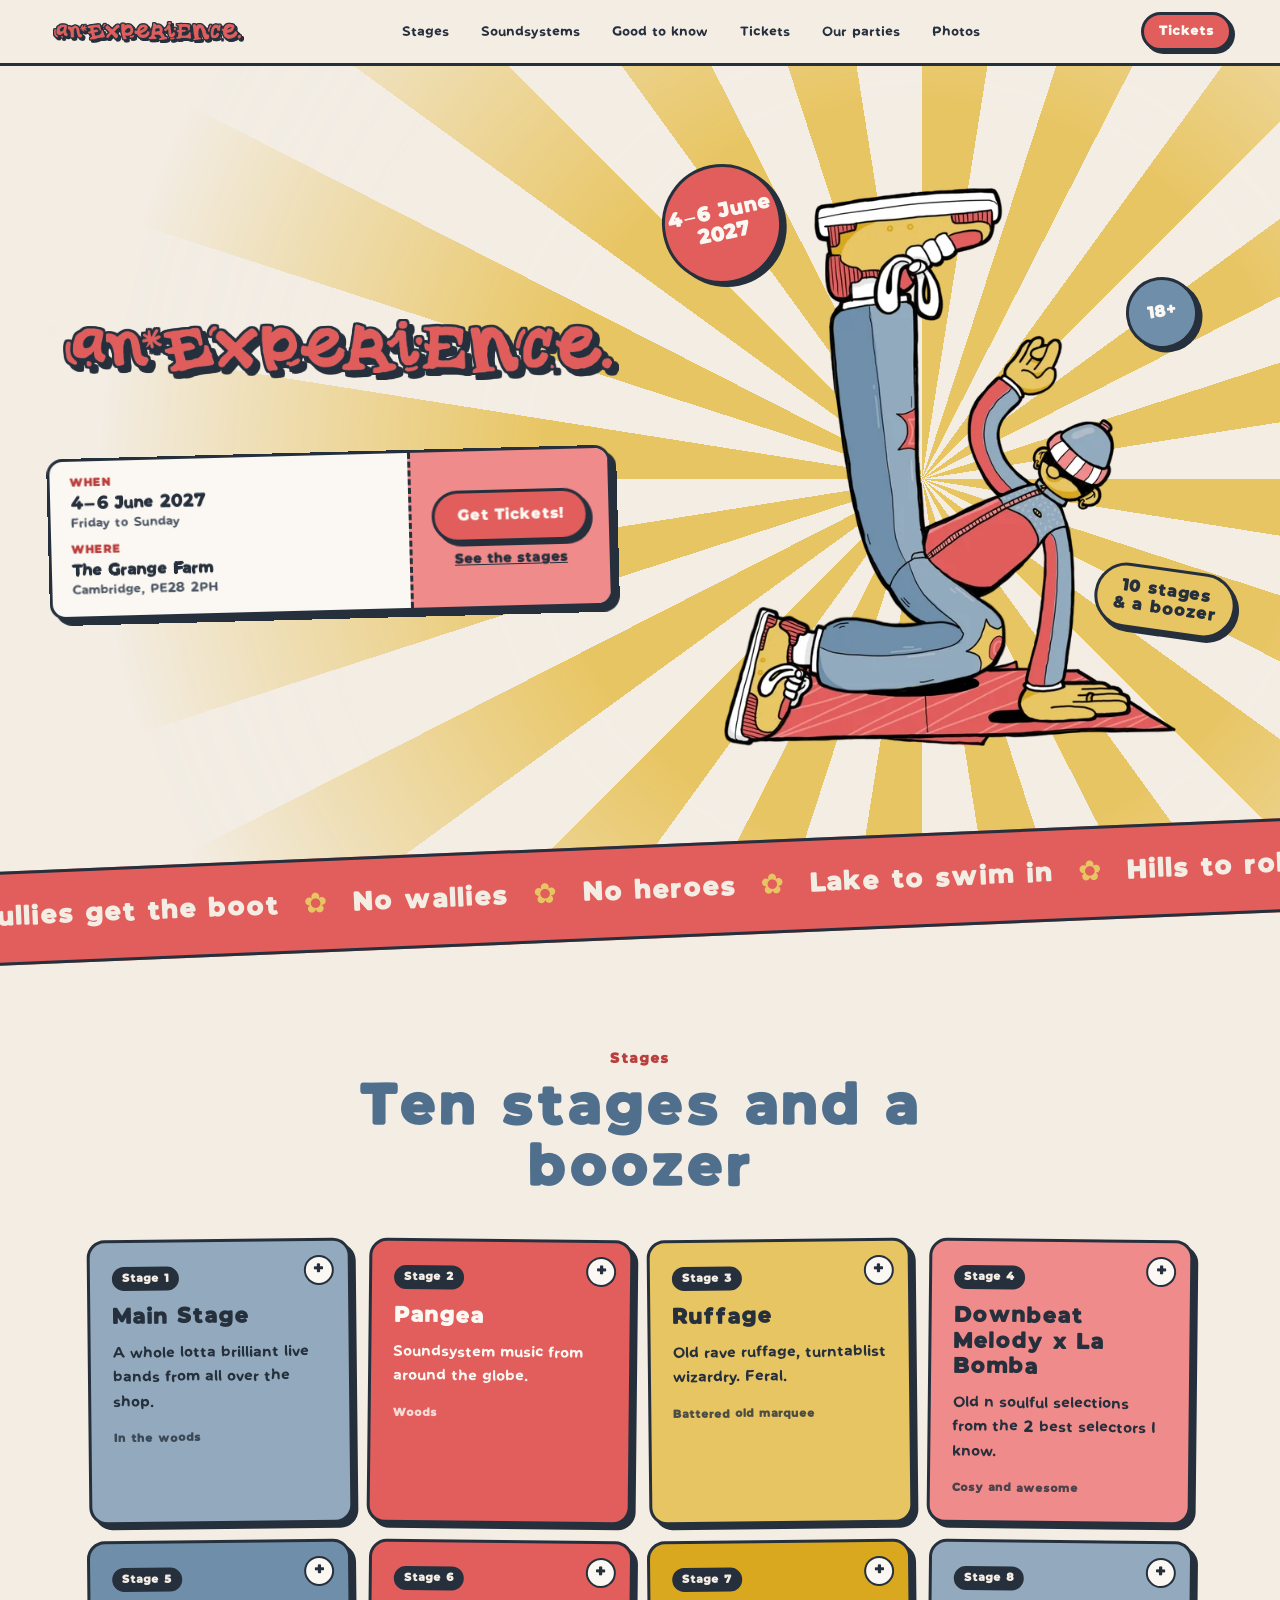
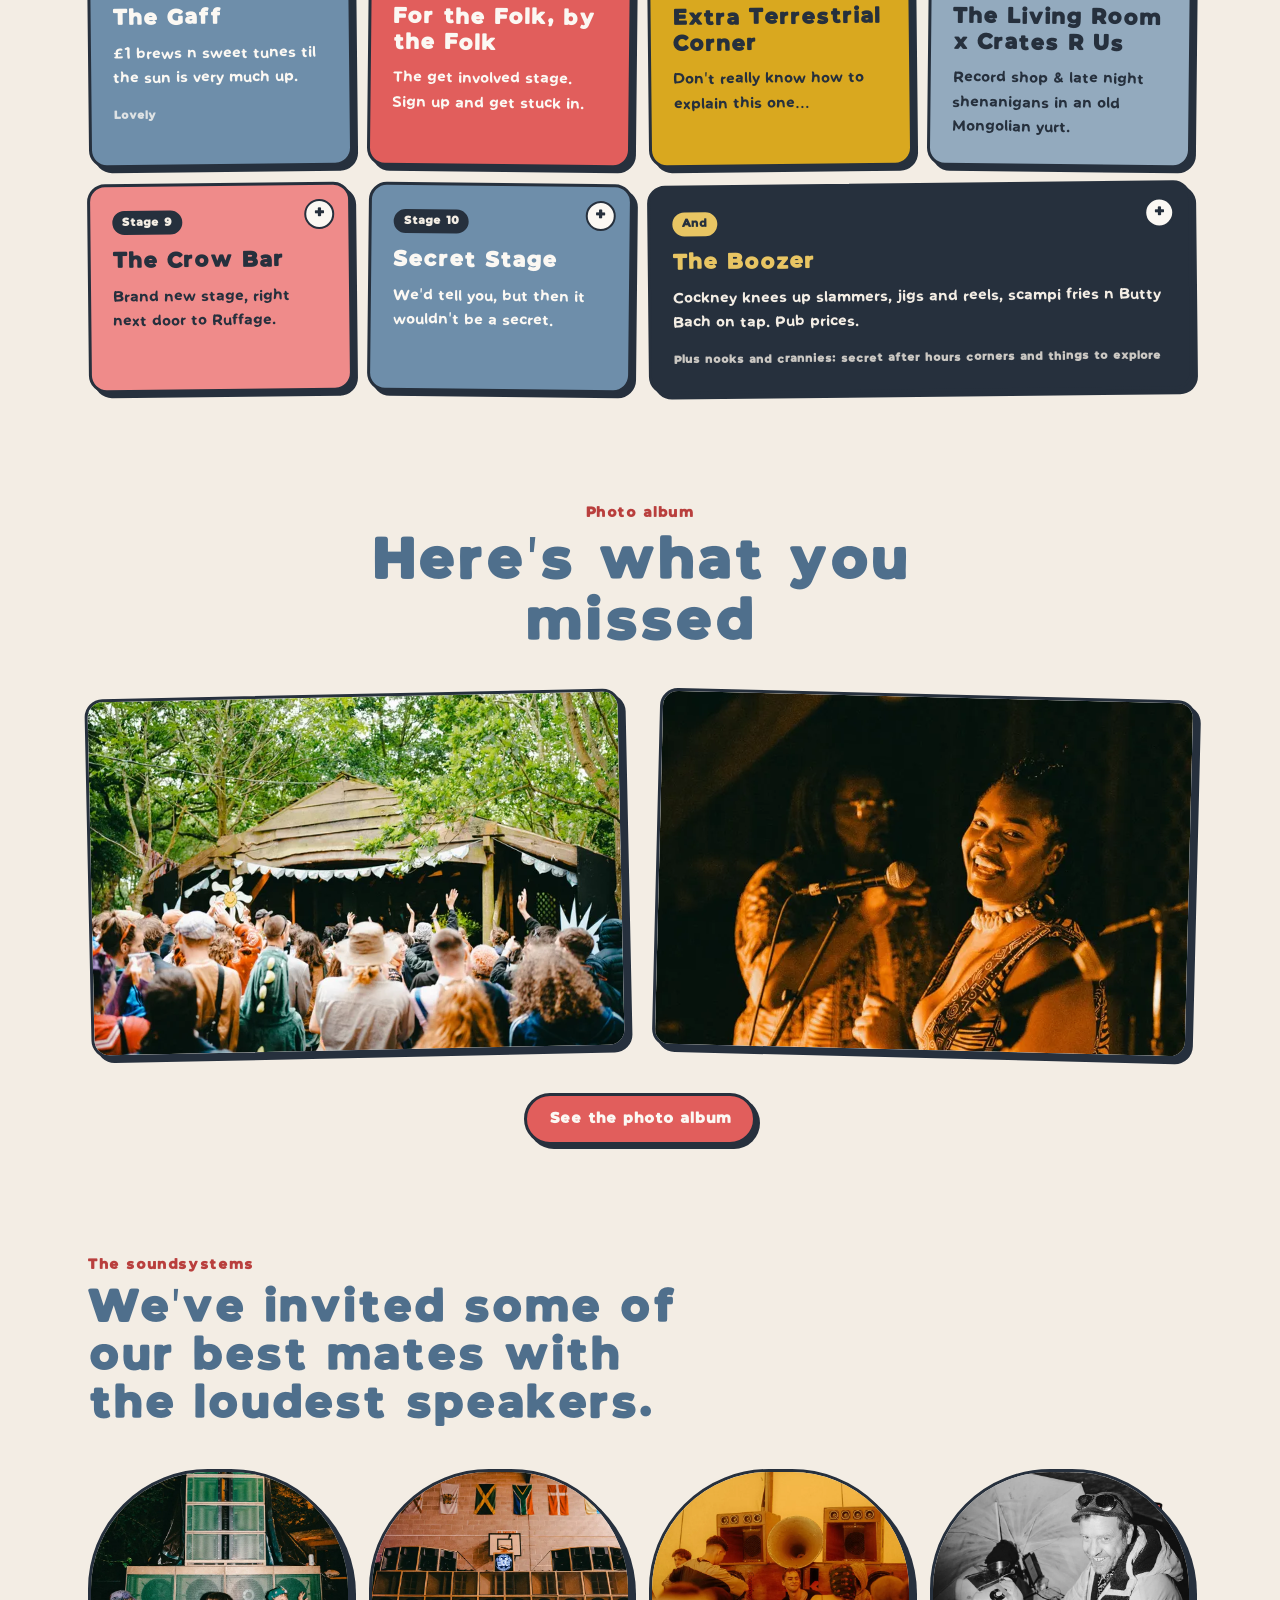
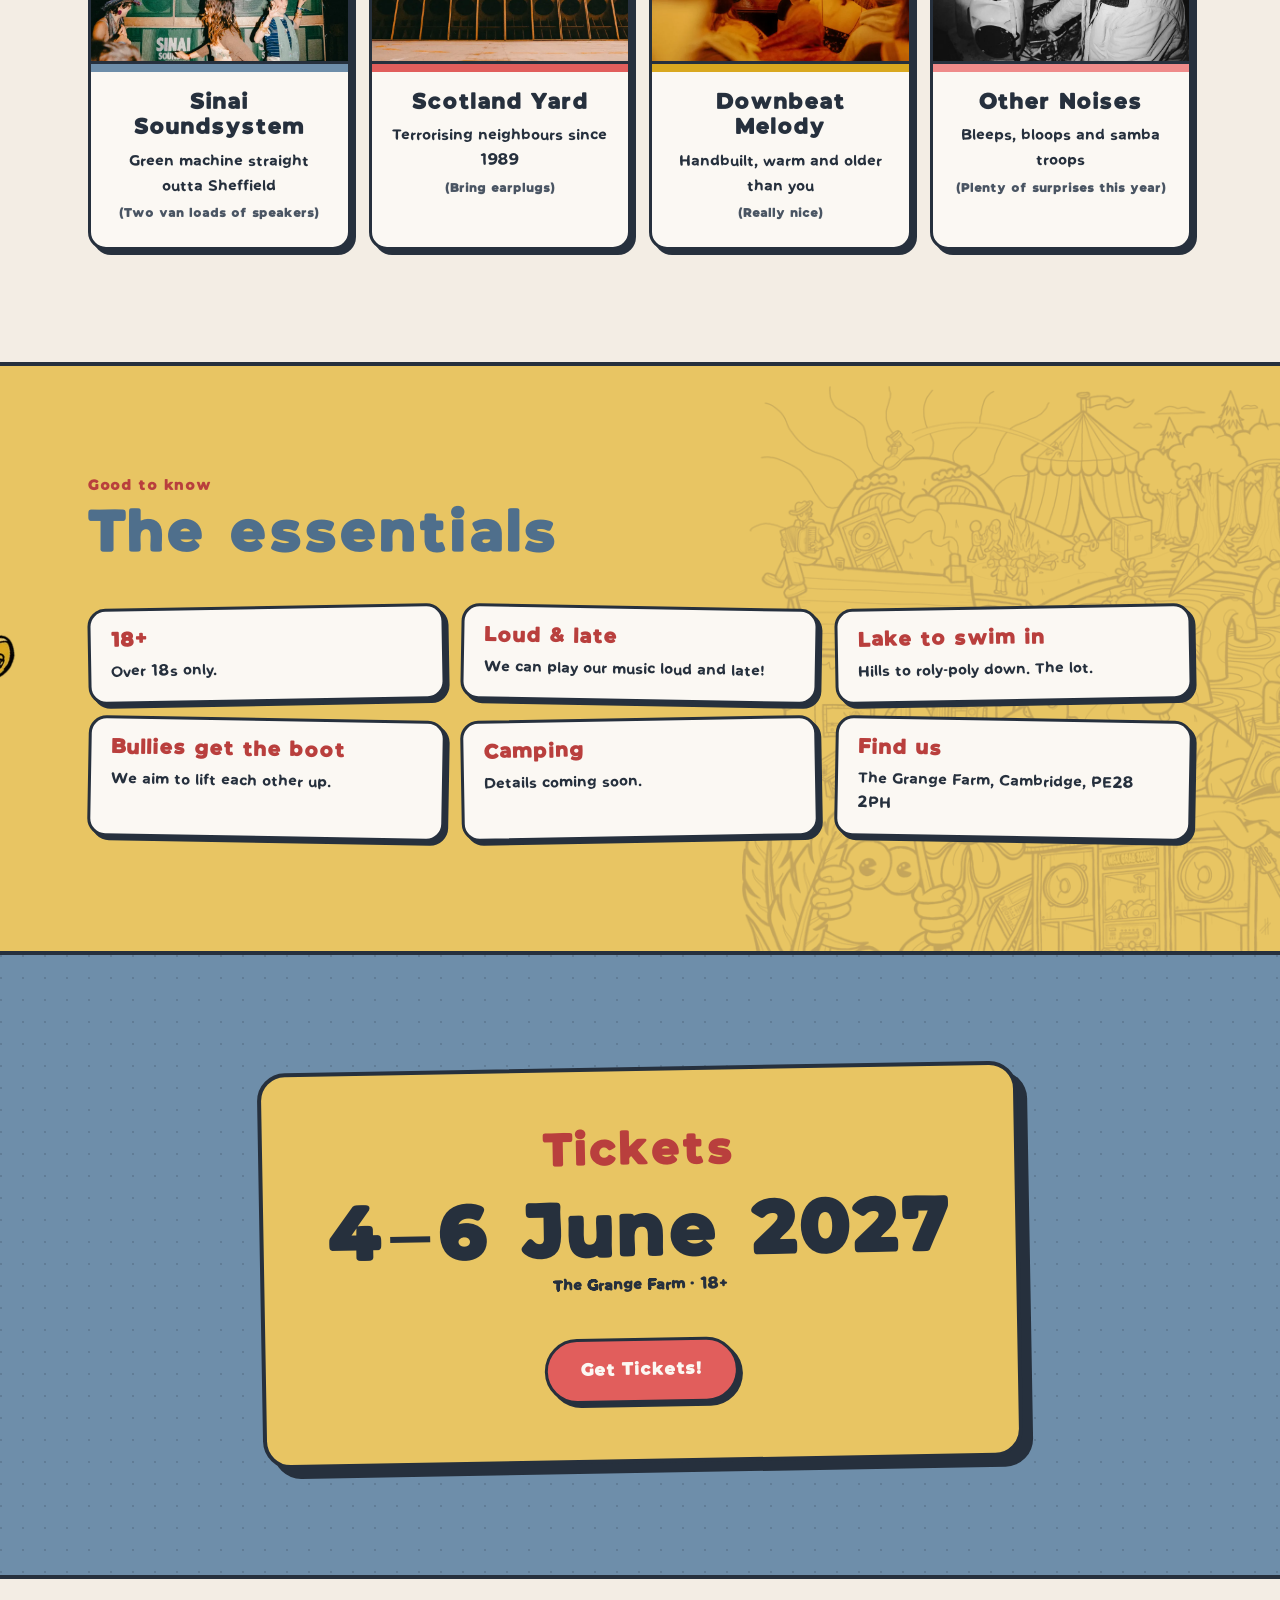
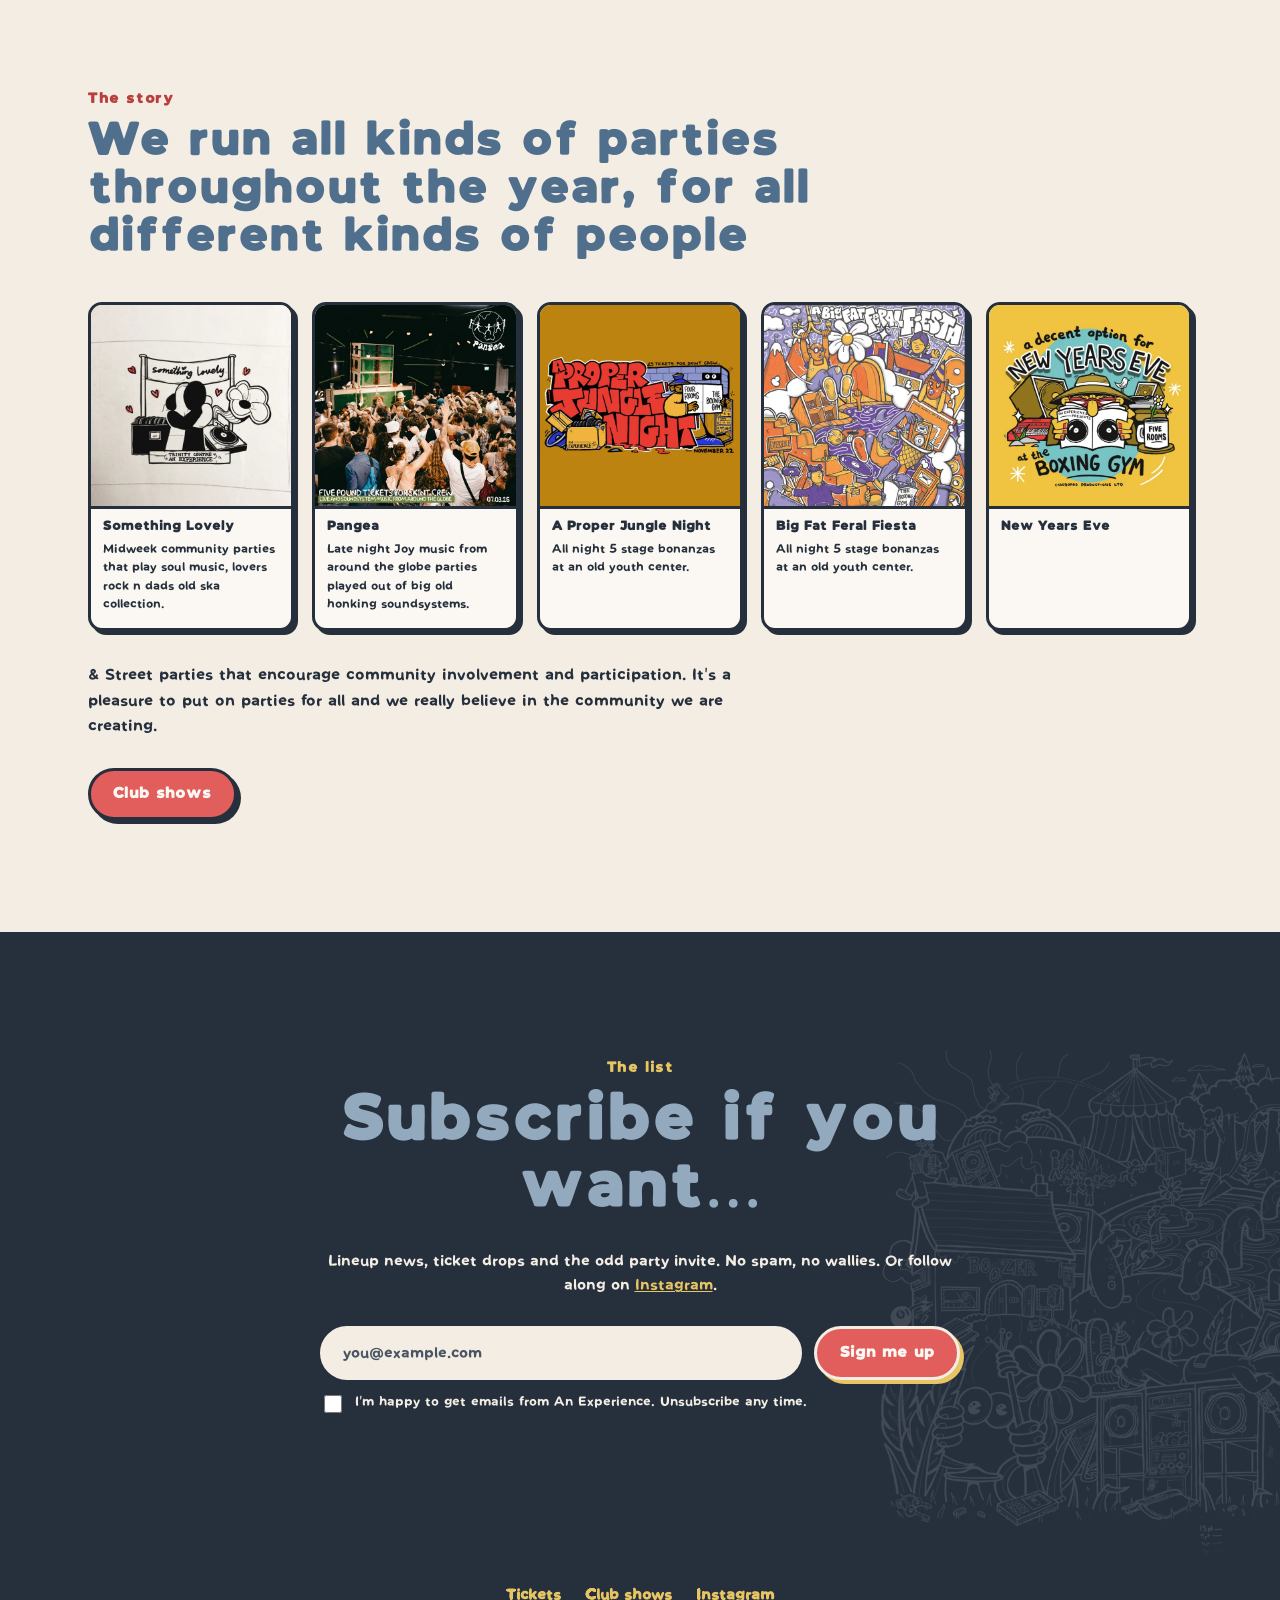
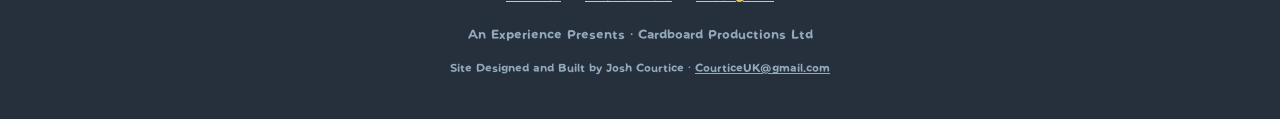
==== index.html @ cbed6bef "Add a Club shows button under Our parties Co-Authored-By: Claude Opus 5.5 <noreply@anthropic.com> Cl" ====
<!doctype html>
<html lang="en-GB">
<head>
  <meta charset="utf-8">
  <meta name="viewport" content="width=device-width, initial-scale=1">
  <title>An Experience Festival · 4–6 June 2027 · The Grange Farm, Cambridge</title>
  <meta name="description" content="Music festival run by friends who love dancing. 4–6 June 2027 at The Grange Farm, Cambridge: ten stages, soundsystems, live bands, a lake and a proper boozer.">
  <meta name="robots" content="index, follow, max-image-preview:large">
  <meta property="og:site_name" content="An Experience Festival">
  <meta property="og:title" content="An Experience Festival · 4–6 June 2027 · The Grange Farm, Cambridge">
  <meta property="og:description" content="A music festival run by a group of friends who love dancing. 4–6 June 2027, The Grange Farm, Cambridge.">
  <link rel="canonical" href="https://www.anexperience.co.uk/">
  <meta property="og:url" content="https://www.anexperience.co.uk/">
  <meta property="og:image" content="https://www.anexperience.co.uk/assets/img/og.jpg">
  <meta property="og:image:width" content="1200">
  <meta property="og:image:height" content="630">
  <meta property="og:image:alt" content="Illustrated festival map with the Boozer, a big top, a lake and the woods">
  <meta property="og:type" content="website">
  <meta property="og:locale" content="en_GB">
  <meta name="twitter:card" content="summary_large_image">
  <meta name="theme-color" content="#f3ede4">
  <link rel="icon" href="assets/img/favicon.svg" type="image/svg+xml">
  <link rel="preload" href="assets/fonts/chonkyboi.woff2" as="font" type="font/woff2" crossorigin>
  <link rel="preload" href="assets/fonts/comical-sans.woff2" as="font" type="font/woff2" crossorigin>
  <link rel="stylesheet" href="assets/css/styles.css">
  <script type="application/ld+json">
{
    "@context": "https://schema.org",
    "@type": "Festival",
    "name": "An Experience Festival 2027",
    "url": "https://www.anexperience.co.uk/",
    "image": ["https://www.anexperience.co.uk/assets/img/og.jpg"],
    "description": "A music festival run by a group of friends who love dancing. Ten stages and a boozer: live bands, soundsystems from around the globe, a lake to swim in and lots of nooks and crannies.",
    "startDate": "2027-06-04",
    "endDate": "2027-06-06",
    "eventStatus": "https://schema.org/EventScheduled",
    "eventAttendanceMode": "https://schema.org/OfflineEventAttendanceMode",
    "location": {
      "@type": "Place",
      "name": "The Grange Farm",
      "address": {
        "@type": "PostalAddress",
        "addressLocality": "Cambridge",
        "postalCode": "PE28 2PH",
        "addressCountry": "GB"
      }
    },
    "organizer": {
      "@type": "Organization",
      "name": "An Experience Presents",
      "sameAs": [
        "https://www.instagram.com/anexperience_presents/"
      ]
    },
    "offers": {
      "@type": "Offer",
      "url": "https://www.skiddle.com/e/43147330",
      "availability": "https://schema.org/InStock"
    },
    "typicalAgeRange": "18-"
  }
  </script>
</head>
<body>
  <a class="skip" href="#main">Skip to content</a>

  <header class="site-header">
    <a class="brand" href="#top"><img src="assets/img/logo-600.webp" width="600" height="56" alt="An Experience"></a>
    <button class="burger" type="button" aria-expanded="false" aria-controls="site-nav" aria-label="Menu"><span></span><span></span><span></span></button>
    <nav id="site-nav" aria-label="Main">
      <ul>
        <li><a href="#stages">Stages</a></li>
        <li><a href="#soundsystems">Soundsystems</a></li>
        <li><a href="#info">Good to know</a></li>
        <li><a href="#tickets">Tickets</a></li>
        <li><a href="#past">Our parties</a></li>
        <li><a href="photos.html">Photos</a></li>
      </ul>
    </nav>
    <a class="btn btn--small btn--red" href="https://www.skiddle.com/e/43147330" target="_blank" rel="noopener">Tickets</a>
  </header>

  <main id="main">
    <!-- HERO -->
    <section class="hero" id="top">
      <div class="hero__sun" aria-hidden="true"></div>
      <div class="hero__inner">
        <div class="hero__text">
          <h1 class="hero__title"><img src="assets/img/logo-1400.webp" width="1400" height="130" alt="An Experience Festival"></h1>

          <div class="ticket">
            <dl class="ticket__facts">
              <div>
                <dt>When</dt>
                <dd>4–6 June 2027 <small>Friday to Sunday</small></dd>
              </div>
              <div>
                <dt>Where</dt>
                <dd>The Grange Farm <small>Cambridge, PE28 2PH</small></dd>
              </div>
            </dl>
            <div class="ticket__stub">
              <a class="btn btn--red btn--jitter" href="https://www.skiddle.com/e/43147330" target="_blank" rel="noopener">Get Tickets!</a>
              <a class="ticket__link" href="#stages">See the stages</a>
            </div>
          </div>
        </div>

        <div class="hero__stage">
          <div class="hero__bboy" role="img" aria-label="Illustration of a b-boy in a beanie and tracksuit holding a freeze on a red mat, waving.">
            <!-- Arm sits behind the body (Josh's own layers) so the shoulder never shows a seam -->
            <img class="hero__bboy-arm" src="assets/img/bboy-arm-1000.webp" srcset="assets/img/bboy-arm-560.webp 560w, assets/img/bboy-arm-1000.webp 1000w" sizes="(min-width: 960px) 440px, 80vw" width="1000" height="1232" alt="">
            <img class="hero__bboy-body" src="assets/img/bboy-body-1000.webp" srcset="assets/img/bboy-body-560.webp 560w, assets/img/bboy-body-1000.webp 1000w" sizes="(min-width: 960px) 440px, 80vw" width="1000" height="1232" alt="">
          </div>
          <span class="sticker sticker--date" aria-hidden="true">4–6 June<br>2027</span>
          <span class="sticker sticker--stages" aria-hidden="true">10 stages<br>&amp; a boozer</span>
          <span class="sticker sticker--age" aria-hidden="true">18+</span>
        </div>
      </div>
    </section>

    <div class="ribbon" aria-hidden="true">
      <div class="ribbon__track">
        <span>Bullies get the boot</span><span>No wallies</span><span>No heroes</span><span>Lake to swim in</span><span>Hills to roly poly down</span><span>Loud and late</span><span>Bullies get the boot</span><span>No wallies</span><span>No heroes</span><span>Lake to swim in</span><span>Hills to roly poly down</span><span>Loud and late</span>
        <span>Bullies get the boot</span><span>No wallies</span><span>No heroes</span><span>Lake to swim in</span><span>Hills to roly poly down</span><span>Loud and late</span><span>Bullies get the boot</span><span>No wallies</span><span>No heroes</span><span>Lake to swim in</span><span>Hills to roly poly down</span><span>Loud and late</span>
      </div>
    </div>


    <!-- STAGES -->
    <section class="has-peeks stages-wrap" id="stages" aria-labelledby="stages-title">
      <div class="peek peek--left" style="--at: 8%; --size: 270px; --tilt: 6deg; --delay: 0s" aria-hidden="true"><img src="assets/img/peek/warehouse.webp" alt="" width="496" height="600" loading="lazy"></div>
      <div class="peek peek--right" style="--at: calc(100% - 380px); --size: 290px; --tilt: -5deg; --delay: 0s" aria-hidden="true"><img src="assets/img/peek/boozer.webp" alt="" width="600" height="479" loading="lazy"></div>
      <header class="section-head section-head--center">
        <p class="eyebrow">Stages</p>
        <h2 id="stages-title">Ten stages and a boozer</h2>
      </header>

      <div class="stages-board">
      <ol class="stages">
        <li class="stage stage--blue">
          <span class="stage__num">Stage 1</span>
          <h3><button class="stage__open" type="button" aria-expanded="false" aria-controls="stage-panel-1">Main Stage</button></h3>
          <p>A whole lotta brilliant live bands from all over the shop.</p>
          <p class="stage__where">In the woods</p>
        </li>
        <li class="stage stage--red">
          <span class="stage__num">Stage 2</span>
          <h3><button class="stage__open" type="button" aria-expanded="false" aria-controls="stage-panel-2">Pangea</button></h3>
          <p>Soundsystem music from around the globe.</p>
          <p class="stage__where">Woods</p>
        </li>
        <li class="stage stage--yellow">
          <span class="stage__num">Stage 3</span>
          <h3><button class="stage__open" type="button" aria-expanded="false" aria-controls="stage-panel-3">Ruffage</button></h3>
          <p>Old rave ruffage, turntablist wizardry. Feral.</p>
          <p class="stage__where">Battered old marquee</p>
        </li>
        <li class="stage stage--pink">
          <span class="stage__num">Stage 4</span>
          <h3><button class="stage__open" type="button" aria-expanded="false" aria-controls="stage-panel-4">Downbeat Melody x La Bomba</button></h3>
          <p>Old n soulful selections from the 2 best selectors I know.</p>
          <p class="stage__where">Cosy and awesome</p>
        </li>
        <li class="stage stage--slate">
          <span class="stage__num">Stage 5</span>
          <h3><button class="stage__open" type="button" aria-expanded="false" aria-controls="stage-panel-5">The Gaff</button></h3>
          <p>£1 brews n sweet tunes til the sun is very much up.</p>
          <p class="stage__where">Lovely</p>
        </li>
        <li class="stage stage--red">
          <span class="stage__num">Stage 6</span>
          <h3><button class="stage__open" type="button" aria-expanded="false" aria-controls="stage-panel-6">For the Folk, by the Folk</button></h3>
          <p>The get involved stage. Sign up and get stuck in.</p>
        </li>
        <li class="stage stage--mustard">
          <span class="stage__num">Stage 7</span>
          <h3><button class="stage__open" type="button" aria-expanded="false" aria-controls="stage-panel-7">Extra Terrestrial Corner</button></h3>
          <p>Don't really know how to explain this one…</p>
        </li>
        <li class="stage stage--blue">
          <span class="stage__num">Stage 8</span>
          <h3><button class="stage__open" type="button" aria-expanded="false" aria-controls="stage-panel-9">The Living Room x Crates R Us</button></h3>
          <p>Record shop &amp; late night shenanigans in an old Mongolian yurt.</p>
        </li>
        <li class="stage stage--pink">
          <span class="stage__num">Stage 9</span>
          <h3><button class="stage__open" type="button" aria-expanded="false" aria-controls="stage-panel-10">The Crow Bar</button></h3>
          <p>Brand new stage, right next door to Ruffage.</p>
        </li>
        <li class="stage stage--slate">
          <span class="stage__num">Stage 10</span>
          <h3><button class="stage__open" type="button" aria-expanded="false" aria-controls="stage-panel-11">Secret Stage</button></h3>
          <p>We'd tell you, but then it wouldn't be a secret.</p>
        </li>
        <li class="stage stage--ink">
          <span class="stage__num">And</span>
          <h3><button class="stage__open" type="button" aria-expanded="false" aria-controls="stage-panel-8">The Boozer</button></h3>
          <p>Cockney knees up slammers, jigs and reels, scampi fries n Butty Bach on tap. Pub prices.</p>
          <p class="stage__where">Plus nooks and crannies: secret after hours corners and things to explore</p>
        </li>
      </ol>

      <!-- Stage panels: one per card, opened by clicking the card.
           To add a photo, swap the img src (and write alt text). Put extra info in the stage-panel__body. -->
      <section class="stage-panel stage--blue" id="stage-panel-1" aria-labelledby="stage-panel-1-title" tabindex="-1" hidden>
        <button class="stage-panel__close" type="button" aria-label="Close Main Stage">&times;</button>
        <img class="stage-panel__photo" src="assets/img/stage-main-1200.webp" srcset="assets/img/stage-main-700.webp 700w, assets/img/stage-main-1200.webp 1200w" sizes="(max-width: 720px) 100vw, 600px" alt="A gospel choir on the Main Stage under the big An Experience sign, with the crowd's hands in the air" width="1200" height="800" loading="lazy">
        <div class="stage-panel__body">
          <span class="stage__num">Stage 1</span>
          <h3 id="stage-panel-1-title">Main Stage</h3>
          <p class="stage-panel__lede">A whole lotta brilliant live bands from all over the shop.</p>
            <p class="stage__where">In the woods</p>
          <p>Extended info coming soon. Who's playing, what it looks like, when it kicks off and anything else worth knowing.</p>
        </div>
      </section>
      <section class="stage-panel stage--red" id="stage-panel-2" aria-labelledby="stage-panel-2-title" tabindex="-1" hidden>
        <button class="stage-panel__close" type="button" aria-label="Close Pangea">&times;</button>
        <img class="stage-panel__photo" src="assets/img/stage-pangea-1200.webp" srcset="assets/img/stage-pangea-700.webp 700w, assets/img/stage-pangea-1200.webp 1200w" sizes="(max-width: 720px) 100vw, 600px" alt="A packed night-time crowd under glowing paper flowers and the Pangea lantern" width="1200" height="800" loading="lazy">
        <div class="stage-panel__body">
          <span class="stage__num">Stage 2</span>
          <h3 id="stage-panel-2-title">Pangea</h3>
          <p class="stage-panel__lede">Soundsystem music from around the globe.</p>
            <p class="stage__where">Woods</p>
          <p>Extended info coming soon. Who's playing, what it looks like, when it kicks off and anything else worth knowing.</p>
        </div>
      </section>
      <section class="stage-panel stage--yellow" id="stage-panel-3" aria-labelledby="stage-panel-3-title" tabindex="-1" hidden>
        <button class="stage-panel__close" type="button" aria-label="Close Ruffage">&times;</button>
        <img class="stage-panel__photo" src="assets/img/stage-ruffage-1200.webp" srcset="assets/img/stage-ruffage-700.webp 700w, assets/img/stage-ruffage-1200.webp 1200w" sizes="(max-width: 720px) 100vw, 600px" alt="Old vinyl records hanging from the roof of the Ruffage marquee over a packed crowd" width="1200" height="800" loading="lazy">
        <div class="stage-panel__body">
          <span class="stage__num">Stage 3</span>
          <h3 id="stage-panel-3-title">Ruffage</h3>
          <p class="stage-panel__lede">Old rave ruffage, turntablist wizardry. Feral.</p>
            <p class="stage__where">Battered old marquee</p>
          <p>Extended info coming soon. Who's playing, what it looks like, when it kicks off and anything else worth knowing.</p>
        </div>
      </section>
      <section class="stage-panel stage--pink" id="stage-panel-4" aria-labelledby="stage-panel-4-title" tabindex="-1" hidden>
        <button class="stage-panel__close" type="button" aria-label="Close Downbeat Melody x La Bomba">&times;</button>
        <img class="stage-panel__photo" src="assets/img/stage-downbeat-1200.webp" srcset="assets/img/stage-downbeat-700.webp 700w, assets/img/stage-downbeat-1200.webp 1200w" sizes="(max-width: 720px) 100vw, 600px" alt="A smiling selector in front of a wooden soundsystem with a big horn speaker" width="1200" height="1500" loading="lazy">
        <div class="stage-panel__body">
          <span class="stage__num">Stage 4</span>
          <h3 id="stage-panel-4-title">Downbeat Melody x La Bomba</h3>
          <p class="stage-panel__lede">Old n soulful selections from the 2 best selectors I know.</p>
            <p class="stage__where">Cosy and awesome</p>
          <p>Extended info coming soon. Who's playing, what it looks like, when it kicks off and anything else worth knowing.</p>
        </div>
      </section>
      <section class="stage-panel stage--slate" id="stage-panel-5" aria-labelledby="stage-panel-5-title" tabindex="-1" hidden>
        <button class="stage-panel__close" type="button" aria-label="Close The Gaff">&times;</button>
        <img class="stage-panel__photo" src="assets/img/stage-gaff-1200.webp" srcset="assets/img/stage-gaff-700.webp 700w, assets/img/stage-gaff-1200.webp 1200w" sizes="(max-width: 720px) 100vw, 600px" alt="People lounging on the grass outside The Gaff tea tent under bunting" width="1200" height="1800" loading="lazy">
        <div class="stage-panel__body">
          <span class="stage__num">Stage 5</span>
          <h3 id="stage-panel-5-title">The Gaff</h3>
          <p class="stage-panel__lede">£1 brews n sweet tunes til the sun is very much up.</p>
            <p class="stage__where">Lovely</p>
          <p>Extended info coming soon. Who's playing, what it looks like, when it kicks off and anything else worth knowing.</p>
        </div>
      </section>
      <section class="stage-panel stage--red" id="stage-panel-6" aria-labelledby="stage-panel-6-title" tabindex="-1" hidden>
        <button class="stage-panel__close" type="button" aria-label="Close For the Folk, by the Folk">&times;</button>
        <img class="stage-panel__photo" src="assets/img/stage-folk-1200.webp" srcset="assets/img/stage-folk-700.webp 700w, assets/img/stage-folk-1200.webp 1200w" sizes="(max-width: 720px) 100vw, 600px" alt="A packed crowd dancing to a fiddle band under a red and blue patterned tent roof" width="1200" height="800" loading="lazy">
        <div class="stage-panel__body">
          <span class="stage__num">Stage 6</span>
          <h3 id="stage-panel-6-title">For the Folk, by the Folk</h3>
          <p class="stage-panel__lede">The get involved stage. Sign up and get stuck in.</p>
          <p>Extended info coming soon. Who's playing, what it looks like, when it kicks off and anything else worth knowing.</p>
        </div>
      </section>
      <section class="stage-panel stage--mustard" id="stage-panel-7" aria-labelledby="stage-panel-7-title" tabindex="-1" hidden>
        <button class="stage-panel__close" type="button" aria-label="Close Extra Terrestrial Corner">&times;</button>
        <img class="stage-panel__photo" src="assets/img/stage-et-1200.webp" srcset="assets/img/stage-et-700.webp 700w, assets/img/stage-et-1200.webp 1200w" sizes="(max-width: 720px) 100vw, 600px" alt="A DJ in a green alien mask and dungarees scratching a blue record" width="1200" height="1500" loading="lazy">
        <div class="stage-panel__body">
          <span class="stage__num">Stage 7</span>
          <h3 id="stage-panel-7-title">Extra Terrestrial Corner</h3>
          <p class="stage-panel__lede">Don't really know how to explain this one…</p>
          <p>Extended info coming soon. Who's playing, what it looks like, when it kicks off and anything else worth knowing.</p>
        </div>
      </section>
      <section class="stage-panel stage--blue" id="stage-panel-9" aria-labelledby="stage-panel-9-title" tabindex="-1" hidden>
        <button class="stage-panel__close" type="button" aria-label="Close The Living Room x Crates R Us">&times;</button>
        <img class="stage-panel__photo" src="assets/img/stage-livingroom-1200.webp" srcset="assets/img/stage-livingroom-700.webp 700w, assets/img/stage-livingroom-1200.webp 1200w" sizes="(max-width: 720px) 100vw, 600px" alt="Inside the Mongolian yurt: a big soundsystem and DJ booth under the painted roof, with a rug, plants and a cuckoo clock" width="1200" height="800" loading="lazy">
        <div class="stage-panel__body">
          <span class="stage__num">Stage 8</span>
          <h3 id="stage-panel-9-title">The Living Room x Crates R Us</h3>
          <p class="stage-panel__lede">Record shop &amp; late night shenanigans in an old Mongolian yurt.</p>
          <p>Extended info coming soon.</p>
        </div>
      </section>
      <section class="stage-panel stage--pink" id="stage-panel-10" aria-labelledby="stage-panel-10-title" tabindex="-1" hidden>
        <button class="stage-panel__close" type="button" aria-label="Close The Crow Bar">&times;</button>
        <img class="stage-panel__photo" src="assets/img/stage-placeholder.svg" alt="" width="400" height="300" loading="lazy">
        <div class="stage-panel__body">
          <span class="stage__num">Stage 9</span>
          <h3 id="stage-panel-10-title">The Crow Bar</h3>
          <p class="stage-panel__lede">Brand new stage, right next door to Ruffage.</p>
          <p>Extended info coming soon.</p>
        </div>
      </section>
      <section class="stage-panel stage--slate" id="stage-panel-11" aria-labelledby="stage-panel-11-title" tabindex="-1" hidden>
        <button class="stage-panel__close" type="button" aria-label="Close Secret Stage">&times;</button>
        <img class="stage-panel__photo" src="assets/img/stage-placeholder.svg" alt="" width="400" height="300" loading="lazy">
        <div class="stage-panel__body">
          <span class="stage__num">Stage 10</span>
          <h3 id="stage-panel-11-title">Secret Stage</h3>
          <p class="stage-panel__lede">We'd tell you, but then it wouldn't be a secret.</p>
          <p>Keep your eyes peeled.</p>
        </div>
      </section>
      <section class="stage-panel stage--ink" id="stage-panel-8" aria-labelledby="stage-panel-8-title" tabindex="-1" hidden>
        <button class="stage-panel__close" type="button" aria-label="Close The Boozer">&times;</button>
        <img class="stage-panel__photo" src="assets/img/stage-boozer-1200.webp" srcset="assets/img/stage-boozer-700.webp 700w, assets/img/stage-boozer-1200.webp 1200w" sizes="(max-width: 720px) 100vw, 600px" alt="A bartender in a snail hat and hi-vis shouting cheerfully behind the Boozer bar" width="1200" height="1500" loading="lazy">
        <div class="stage-panel__body">
          <span class="stage__num">And</span>
          <h3 id="stage-panel-8-title">The Boozer</h3>
          <p class="stage-panel__lede">Cockney knees up slammers, jigs and reels, scampi fries n Butty Bach on tap. Pub prices.</p>
            <p class="stage__where">Plus nooks and crannies: secret after hours corners and things to explore</p>
          <p>Extended info coming soon. Who's playing, what it looks like, when it kicks off and anything else worth knowing.</p>
        </div>
      </section>
      </div>
    </section>

    <!-- PHOTOS: two favourites, both open the photo album -->
    <section class="has-peeks snaps" aria-labelledby="snaps-title">
      <div class="peek peek--left" style="--at: 22%; --size: 230px; --tilt: 10deg; --delay: 0s" aria-hidden="true"><img src="assets/img/peek/gramophone.webp" alt="" width="393" height="600" loading="lazy"></div>
      <header class="section-head section-head--center">
        <p class="eyebrow">Photo album</p>
        <h2 id="snaps-title">Here's what you missed</h2>
      </header>
      <div class="snaps__grid">
        <a class="snap" href="photos.html"><img src="assets/img/snap-crowd-1200.webp" srcset="assets/img/snap-crowd-700.webp 700w, assets/img/snap-crowd-1200.webp 1200w" sizes="(max-width: 720px) 100vw, 600px" width="1200" height="800" alt="A crowd with hands in the air in front of the wooden Main Stage in the woods" loading="lazy"></a>
        <a class="snap" href="photos.html"><img src="assets/img/snap-singer-1200.webp" srcset="assets/img/snap-singer-700.webp 700w, assets/img/snap-singer-1200.webp 1200w" sizes="(max-width: 720px) 100vw, 600px" width="1200" height="800" alt="A singer in a cowrie shell necklace beaming at the camera on a warm-lit stage" loading="lazy"></a>
      </div>
      <p class="snaps__more"><a class="btn btn--red" href="photos.html">See the photo album</a></p>
    </section>

    <!-- SOUNDSYSTEMS (copy from the current site's Soundsystems page) -->
    <section class="has-peeks systems-wrap" id="soundsystems" aria-labelledby="systems-title">
      <div class="peek peek--right" style="--at: 62%; --size: 150px; --tilt: -10deg; --delay: 0s" aria-hidden="true"><img src="assets/img/peek/speaker.webp" alt="" width="394" height="600" loading="lazy"></div>
      <div class="peek peek--left" style="--at: 58%; --size: 180px; --tilt: 9deg; --delay: 0s" aria-hidden="true"><img src="assets/img/peek/sub.webp" alt="" width="598" height="600" loading="lazy"></div>
      <header class="section-head">
        <p class="eyebrow">The soundsystems</p>
        <h2 id="systems-title">We've invited some of our best mates with the loudest speakers.</h2>
      </header>
      <!-- Swap each placeholder for a photo of the rig (4:3 landscape, around 800x600, in assets/img/soundsystems/) and add alt text. -->
      <ul class="systems">
        <li class="system system--slate">
          <img class="system__photo" src="assets/img/soundsystems/sinai.webp" width="800" height="600" alt="People dancing in front of Sinai Soundsystem's green speaker stack in the woods at night" loading="lazy">
          <div class="system__body">
            <h3>Sinai Soundsystem</h3>
            <p>Green machine straight outta Sheffield</p>
            <p class="system__aside">(Two van loads of speakers)</p>
          </div>
        </li>
        <li class="system system--coral">
          <img class="system__photo" src="assets/img/soundsystems/scotland-yard.webp" width="800" height="600" alt="Scotland Yard Soundsystem's speaker wall lined up under flags in a sports hall" loading="lazy">
          <div class="system__body">
            <h3>Scotland Yard</h3>
            <p>Terrorising neighbours since 1989</p>
            <p class="system__aside">(Bring earplugs)</p>
          </div>
        </li>
        <li class="system system--mustard">
          <img class="system__photo" src="assets/img/soundsystems/downbeat-melody.webp" width="800" height="600" alt="Downbeat Melody's wooden speaker boxes and big horn in a tipi, with people dancing" loading="lazy">
          <div class="system__body">
            <h3>Downbeat Melody</h3>
            <p>Handbuilt, warm and older than you</p>
            <p class="system__aside">(Really nice)</p>
          </div>
        </li>
        <li class="system system--pink">
          <img class="system__photo" src="assets/img/soundsystems/other-noises.webp" width="800" height="600" alt="Other Noises at the controls of a homemade rig under an umbrella, grinning at the camera" loading="lazy">
          <div class="system__body">
            <h3>Other Noises</h3>
            <p>Bleeps, bloops and samba troops</p>
            <p class="system__aside">(Plenty of surprises this year)</p>
          </div>
        </li>
        <li class="peek peek--up peek--behind" style="--x: 87.5%; --size: 170px; --tilt: 8deg; --out: 28%; --delay: 0s" aria-hidden="true"><img src="assets/img/peek/speaker-stack.webp" alt="" width="480" height="600" loading="lazy"></li>
      </ul>
    </section>

    <!-- GOOD TO KNOW -->
    <section class="has-peeks info" id="info" aria-labelledby="info-title">
      <div class="peek peek--right" style="--at: 2%; --size: 260px; --tilt: -14deg; --delay: 0s" aria-hidden="true"><img src="assets/img/peek/biker.webp" alt="" width="427" height="600" loading="lazy"></div>
      <div class="peek peek--left" style="--at: 40%; --size: 230px; --tilt: 16deg; --delay: 0s" aria-hidden="true"><img src="assets/img/peek/bass.webp" alt="" width="324" height="600" loading="lazy"></div>
      <div class="info__inner">
        <header class="section-head">
          <p class="eyebrow">Good to know</p>
          <h2 id="info-title">The essentials</h2>
        </header>
        <ul class="facts">
        <li class="fact">
          <h3>18+</h3>
          <p>Over 18s only.</p>
        </li>
        <li class="fact">
          <h3>Loud &amp; late</h3>
          <p>We can play our music loud and late!</p>
        </li>
        <li class="fact">
          <h3>Lake to swim in</h3>
          <p>Hills to roly-poly down. The lot.</p>
        </li>
        <li class="fact">
          <h3>Bullies get the boot</h3>
          <p>We aim to lift each other up.</p>
        </li>
        <li class="fact">
          <h3>Camping</h3>
          <p>Details coming soon.</p>
        </li>
        <li class="fact">
          <h3>Find us</h3>
          <p>The Grange Farm, Cambridge, PE28 2PH</p>
        </li>
      </ul>
      </div>
    </section>

    <!-- TICKETS -->
    <section class="has-peeks tickets" id="tickets" aria-labelledby="tickets-title">
      <div class="peek peek--up peek--floor" style="--x: 9%; --size: 170px; --tilt: 4deg; --out: 6%; --delay: 0s" aria-hidden="true"><img src="assets/img/peek/sunflower.webp" alt="" width="205" height="600" loading="lazy"></div>
      <div class="peek peek--right" style="--at: 10%; --size: 290px; --tilt: -14deg; --delay: 0s" aria-hidden="true"><img src="assets/img/peek/bboy.webp" alt="" width="487" height="600" loading="lazy"></div>
      <div class="tickets__card">
        <h2 id="tickets-title">Tickets</h2>
        <div class="tickets__price">
          <span class="tickets__amount">4–6 June 2027</span>
          <span class="tickets__what">The Grange Farm · 18+</span>
        </div>
        <a class="btn btn--red btn--big" href="https://www.skiddle.com/e/43147330" target="_blank" rel="noopener">Get Tickets!</a>
      </div>
    </section>

    <!-- PAST PARTIES -->
    <section class="has-peeks past" id="past" aria-labelledby="past-title">
      <header class="section-head">
        <p class="eyebrow">The story</p>
        <h2 id="past-title">We run all kinds of parties throughout the year, for all different kinds of people</h2>
      </header>
      <ul class="past__grid">
        <li>
          <img src="assets/img/past-something-lovely.webp" width="600" height="600" loading="lazy" alt="Something Lovely illustration of two people embracing behind decks">
          <div class="past__text"><span>Something Lovely</span><p>Midweek community parties that play soul music, lovers rock n dads old ska collection.</p></div>
        </li>
        <li>
          <img src="assets/img/past-pangea.webp" width="600" height="600" loading="lazy" alt="A packed dancefloor at Pangea">
          <div class="past__text"><span>Pangea</span><p>Late night Joy music from around the globe parties played out of big old honking soundsystems.</p></div>
        </li>
        <li>
          <img src="assets/img/past-jungle-night.webp" width="600" height="600" loading="lazy" alt="A Proper Jungle Night flyer">
          <div class="past__text"><span>A Proper Jungle Night</span><p>All night 5 stage bonanzas at an old youth center.</p></div>
        </li>
        <li>
          <img src="assets/img/past-feral-fiesta.webp" width="600" height="600" loading="lazy" alt="A Big Fat Feral Fiesta illustrated flyer">
          <div class="past__text"><span>Big Fat Feral Fiesta</span><p>All night 5 stage bonanzas at an old youth center.</p></div>
        </li>
        <li>
          <img src="assets/img/past-nye.webp" width="600" height="600" loading="lazy" alt="A decent option for New Years Eve flyer">
          <div class="past__text"><span>New Years Eve</span></div>
        </li>
      </ul>
      <p class="past__outro">&amp; Street parties that encourage community involvement and participation. It's a pleasure to put on parties for all and we really believe in the community we are creating.</p>
      <p class="past__more"><a class="btn btn--red" href="https://www.headfirstbristol.co.uk/checkout/anexperiencepresents-" target="_blank" rel="noopener">Club shows</a></p>
    </section>

    <!-- NEWSLETTER -->
    <section class="newsletter" id="newsletter" aria-labelledby="newsletter-title">
      <div class="newsletter__inner">
        <p class="eyebrow">The list</p>
        <h2 id="newsletter-title">Subscribe if you want…</h2>
        <p>Lineup news, ticket drops and the odd party invite. No spam, no wallies. Or follow along on <a href="https://www.instagram.com/anexperience_presents/" target="_blank" rel="noopener">Instagram</a>.</p>
        <!-- PLACEHOLDER: set action to the mailing list provider's endpoint -->
        <form class="signup" action="#" method="post" novalidate>
          <label class="visually-hidden" for="email">Email address</label>
          <input id="email" name="email" type="email" autocomplete="email" placeholder="you@example.com" required>
          <button class="btn btn--red" type="submit">Sign me up</button>
          <label class="signup__consent">
            <input type="checkbox" name="consent" required>
            <span>I'm happy to get emails from An Experience. Unsubscribe any time.</span>
          </label>
          <p class="signup__msg" role="status" aria-live="polite"></p>
        </form>
      </div>
    </section>
  </main>

  <footer class="site-footer">
    <ul class="site-footer__links">
      <li><a href="https://www.skiddle.com/e/43147330" target="_blank" rel="noopener">Tickets</a></li>
      <li><a href="https://www.headfirstbristol.co.uk/checkout/anexperiencepresents-" target="_blank" rel="noopener">Club shows</a></li>
      <li><a href="https://www.instagram.com/anexperience_presents/" target="_blank" rel="noopener">Instagram</a></li>
    </ul>
    <p class="site-footer__small">An Experience Presents · Cardboard Productions Ltd</p>
    <p class="site-footer__small site-footer__credit">Site Designed and Built by Josh Courtice · <a href="mailto:CourticeUK@gmail.com">CourticeUK@gmail.com</a></p>
  </footer>

  <script src="assets/js/main.js" defer></script>
</body>
</html>
---- assets/css/styles.css ----
/* An Experience · homepage
   Palette and type lifted from the 2025 "Six stages and a boozer" flyer. */

@font-face {
  font-family: "Chonkyboi";
  src: url("../fonts/chonkyboi.woff2") format("woff2");
  font-display: swap;
}
@font-face {
  font-family: "Comical Sans";
  src: url("../fonts/comical-sans.woff2") format("woff2");
  font-display: swap;
}
/* Fills glyphs the brand fonts don't have (apostrophes, quotes) */
@font-face {
  font-family: "Work Sans";
  src: url("../fonts/work-sans.woff2") format("woff2");
  font-weight: 100 900;
  font-display: swap;
}

:root {
  /* Brand palette */
  --slate: #6e8eaa;
  --mist: #afbcc6;
  --blue: #93aabe;
  --coral: #e15e5c;
  --butter: #e8c563;
  --mustard: #d9a81f;
  --pink: #ef8b8a;

  /* Neutrals and working names */
  --paper: #f3ede4;
  --paper-deep: #e6e0d6;
  --card: #fbf8f3;
  --ink: #26303d;
  --ink-soft: #4a5563;
  --red: var(--coral);
  --red-deep: #b93f3d;
  --blue-deep: #4f6f8c;
  --yellow: var(--butter);

  --display: "Chonkyboi", "Work Sans", system-ui, sans-serif;
  --block: "Chonkyboi", "Work Sans", system-ui, sans-serif;
  --body: "Comical Sans", "Work Sans", system-ui, sans-serif;

  --gutter: clamp(16px, 4vw, 48px);
  --max: 1200px;
  --radius: 18px;
  --shadow: 5px 5px 0 var(--ink);
}

*, *::before, *::after { box-sizing: border-box; }

html { scroll-behavior: smooth; overflow-x: clip; }
body { overflow-x: clip; }
@media (prefers-reduced-motion: reduce) {
  html { scroll-behavior: auto; }
}

body {
  margin: 0;
  background: var(--paper);
  color: var(--ink);
  font: 400 1.0625rem/1.45 var(--body);
  -webkit-font-smoothing: antialiased;
}

img { display: block; max-width: 100%; height: auto; }
h1, h2, h3 { margin: 0; line-height: 1.05; }
p { margin: 0 0 1em; }
p:last-child { margin-bottom: 0; }

a { color: inherit; }
:focus-visible { outline: 3px solid var(--blue-deep); outline-offset: 3px; }

.skip {
  position: absolute; left: -9999px; top: 8px;
  background: var(--ink); color: var(--paper); padding: 8px 14px; z-index: 100;
}
.skip:focus { left: 8px; }

.visually-hidden {
  position: absolute; width: 1px; height: 1px; overflow: hidden;
  clip: rect(0 0 0 0); white-space: nowrap;
}

.eyebrow {
  font: 400 0.95rem/1 var(--block);
  letter-spacing: 0.04em;
  color: var(--red-deep);
  margin-bottom: 0.75rem;
}

/* Buttons */
.btn {
  display: inline-flex; align-items: center; justify-content: center;
  gap: 0.5em;
  font: 400 1rem/1 var(--block);
  text-decoration: none;
  padding: 0.95em 1.4em;
  border: 3px solid var(--ink);
  border-radius: 999px;
  background: var(--paper);
  color: var(--ink);
  box-shadow: 4px 4px 0 var(--ink);
  transition: transform 0.12s ease, box-shadow 0.12s ease;
  cursor: pointer;
}
.btn:hover { transform: translate(-2px, -2px); box-shadow: 6px 6px 0 var(--ink); }
.btn:active { transform: translate(3px, 3px); box-shadow: 1px 1px 0 var(--ink); }
.btn--red { background: var(--red); color: var(--card); }
.btn--ghost { background: transparent; }
.btn--small { padding: 0.7em 1.1em; font-size: 0.85rem; box-shadow: 3px 3px 0 var(--ink); }
.btn--big { font-size: 1.15rem; padding: 1.1em 1.8em; }

/* Header */
.site-header {
  position: sticky; top: 0; z-index: 50;
  display: flex; align-items: center; justify-content: space-between; gap: 1rem;
  padding: 12px var(--gutter);
  background: color-mix(in srgb, var(--paper) 92%, transparent);
  backdrop-filter: blur(6px);
  border-bottom: 3px solid var(--ink);
}
.brand { display: block; text-decoration: none; }
.brand img {
  height: 18px; width: auto;
  /* Ink outline plus a small offset shadow, to match the card style */
  filter:
    drop-shadow(1px 0 0 var(--ink)) drop-shadow(-1px 0 0 var(--ink))
    drop-shadow(0 1px 0 var(--ink)) drop-shadow(0 -1px 0 var(--ink))
    drop-shadow(2px 2px 0 var(--ink));
}
.site-header nav ul {
  display: flex; gap: clamp(12px, 2.5vw, 32px);
  list-style: none; margin: 0; padding: 0;
}
.site-header nav a {
  font: 500 0.95rem/1 var(--body);
  text-decoration: none;
  padding: 6px 0;
  border-bottom: 2px solid transparent;
}
.site-header nav a:hover { border-color: var(--red); }
/* Burger menu: below 1040px the links fold into a drop-down */
.burger { display: none; }
@media (max-width: 1040px) {
  .burger {
    display: grid; align-content: center; justify-items: center; gap: 4px;
    width: 44px; height: 40px; margin-left: auto; padding: 0;
    background: var(--card); color: var(--ink);
    border: 3px solid var(--ink); border-radius: 12px;
    box-shadow: 3px 3px 0 var(--ink);
    cursor: pointer;
  }
  .burger span {
    display: block; width: 20px; height: 3px; border-radius: 2px; background: currentColor;
    transition: transform 0.25s ease, opacity 0.2s ease;
  }
  .burger[aria-expanded="true"] span:nth-child(1) { transform: translateY(7px) rotate(45deg); }
  .burger[aria-expanded="true"] span:nth-child(2) { opacity: 0; }
  .burger[aria-expanded="true"] span:nth-child(3) { transform: translateY(-7px) rotate(-45deg); }
  .burger:focus-visible { outline: 3px solid var(--ink); outline-offset: 3px; }
  .site-header > .btn { margin-left: 0; }

  .site-header nav {
    position: absolute; top: calc(100% + 10px); left: var(--gutter); right: var(--gutter);
    background: var(--card);
    border: 3px solid var(--ink); border-radius: var(--radius);
    box-shadow: 5px 5px 0 var(--ink);
    padding: 8px 18px;
    transform-origin: 50% 0;
    visibility: hidden; opacity: 0; transform: translateY(-8px) scale(.98);
    transition: opacity .2s ease, transform .25s cubic-bezier(.3,1.4,.5,1), visibility 0s linear .25s;
  }
  .site-header.is-menu-open nav {
    visibility: visible; opacity: 1; transform: none;
    transition: opacity .2s ease, transform .3s cubic-bezier(.3,1.4,.5,1), visibility 0s;
  }
  .site-header nav ul { flex-direction: column; gap: 0; }
  .site-header nav li + li { border-top: 2px dashed color-mix(in srgb, var(--ink) 25%, transparent); }
  .site-header nav a {
    display: block; padding: 14px 4px; border: 0;
    font: 400 1.15rem/1 var(--block);
  }
  .site-header nav a:hover { color: var(--red-deep); }
}
/* Phones: no logo in the bar, just the burger and Tickets */
@media (max-width: 700px) {
  .site-header .brand { display: none; }
  .burger { margin-left: 0; }
}

/* Hero
   A sunburst like the one on the 2025 flyer turns slowly behind the
   artwork; stickers and a ticket stub carry the key facts. */
.hero {
  position: relative;
  overflow: hidden;
  /* Fill the screen below the sticky header, leaving the ribbon just peeking in */
  min-height: calc(100svh - 64px - 10px);
  display: grid;
  align-items: center;
  isolation: isolate;
  padding: clamp(28px, 5vw, 64px) var(--gutter) clamp(48px, 7vw, 88px);
}
.hero__sun {
  position: absolute;
  z-index: -1;
  top: 50%; left: 72%;
  width: 190vmax; aspect-ratio: 1;
  translate: -50% -50%;
  background: repeating-conic-gradient(var(--butter) 0deg 9deg, var(--paper) 9deg 18deg);
  -webkit-mask-image: radial-gradient(circle, #000 0 22%, transparent 48%);
          mask-image: radial-gradient(circle, #000 0 22%, transparent 48%);
  animation: sun-spin 140s linear infinite;
}
@keyframes sun-spin { to { rotate: 360deg; } }
@media (max-width: 959px) {
  .hero__sun { left: 50%; top: 70%; }
}

.hero__inner {
  width: 100%;
  max-width: min(1560px, max(var(--max), 82vw)); /* spreads out on big screens */
  margin: 0 auto;
  display: grid;
  grid-template-columns: 1fr;
  gap: clamp(32px, 5vw, 56px);
  align-items: center;
}
@media (min-width: 960px) {
  .hero__inner { grid-template-columns: 1fr 1fr; }
}
/* Logo and ticket share one column width so the logo sits centred over the ticket */
.hero__text { min-width: 0; width: 100%; max-width: clamp(36rem, 38vw, 44rem); justify-self: center; }
.hero__title { margin: 0 0 clamp(40px, 6vw, 72px); text-align: center; }
.hero__title img {
  display: inline-block;
  width: 100%; height: auto;
  filter:
    drop-shadow(2px 0 0 var(--ink)) drop-shadow(-2px 0 0 var(--ink))
    drop-shadow(0 2px 0 var(--ink)) drop-shadow(0 -2px 0 var(--ink))
    drop-shadow(5px 5px 0 var(--ink));
  transform-origin: 50% 80%;
  animation: logo-in 0.9s cubic-bezier(.2,1.6,.4,1) both;
}
@keyframes logo-in {
  from { transform: rotate(-6deg) scale(0.85); opacity: 0; }
  to { transform: none; opacity: 1; }
}

/* Ticket stub */
.ticket {
  display: grid;
  grid-template-columns: 1fr;
  background: var(--card);
  border: 3px solid var(--ink);
  border-radius: 16px;
  box-shadow: 6px 6px 0 var(--ink);
  transform: rotate(-1.5deg);
}
@media (min-width: 520px) {
  .ticket { grid-template-columns: 1fr auto; }
}
.ticket__facts {
  display: grid; gap: 12px;
  margin: 0;
  padding: 16px 20px;
}
.ticket__facts dt {
  font: 400 0.75rem/1 var(--block);
  letter-spacing: 0.06em;
  text-transform: uppercase;
  color: var(--red-deep);
  margin-bottom: 4px;
}
.ticket__facts dd { margin: 0; font: 700 1.15rem/1.2 var(--body); }
.ticket__facts small { display: block; font-weight: 500; font-size: 0.9rem; color: var(--ink-soft); }
.ticket__stub {
  display: grid; align-content: center; justify-items: center; gap: 10px;
  padding: 16px 20px;
  border-top: 3px dashed var(--ink);
  background: var(--pink);
  border-radius: 0 0 13px 13px;
}
@media (min-width: 520px) {
  .ticket__stub { border-top: 0; border-left: 3px dashed var(--ink); border-radius: 0 13px 13px 0; }
}
.ticket__link { font: 400 0.9rem/1 var(--block); color: var(--ink); }

/* Artwork and stickers */
.hero__stage { position: relative; padding: 18px; }
/* B-boy illustration, rocking gently on his planted hand and waving.
   Two layers drawn on the same canvas: his raised arm (behind), and everything else. */
.hero__bboy {
  position: relative;
  width: min(100%, 560px, calc(62svh * 1803 / 2221));
  aspect-ratio: 1803 / 2221;
  margin: 0 auto;
  transform-origin: 75% 92%;
  animation: bboy-rock 3.5s ease-in-out infinite;
}
.hero__bboy img { position: absolute; inset: 0; width: 100%; height: 100%; }
.hero__bboy-arm {
  transform-origin: 63.3% 53.9%; /* his shoulder */
  animation: bboy-wave 1.6s ease-in-out infinite;
}
@keyframes bboy-wave {
  0%, 100% { rotate: -4deg; }
  25% { rotate: 8deg; }
  50% { rotate: -2deg; }
  75% { rotate: 8deg; }
}
@media (max-width: 959px) { .hero__bboy { width: min(80%, 320px); } }
.hero__stage .sticker--age { left: auto; bottom: auto; right: 6%; top: 18%; }
@keyframes bboy-rock {
  0%, 100% { rotate: 0deg; }
  50% { rotate: -2.5deg; }
}
.sticker {
  position: absolute;
  display: grid; place-items: center;
  text-align: center;
  font: 400 clamp(0.85rem, 1.6vw, 1.1rem)/1 var(--block);
  border: 3px solid var(--ink);
  box-shadow: 4px 4px 0 var(--ink);
  transition: transform 0.2s ease;
}
.sticker:hover { transform: scale(1.08) rotate(6deg); }
.sticker--date {
  top: -6px; left: -6px;
  width: clamp(84px, 11vw, 120px); aspect-ratio: 1;
  border-radius: 50%;
  background: var(--coral); color: var(--card);
  rotate: -12deg;
  font-size: clamp(1rem, 2vw, 1.35rem);
}
.sticker--stages {
  right: -4px; bottom: 22%;
  padding: 12px 16px;
  border-radius: 999px;
  background: var(--butter); color: var(--ink);
  rotate: 8deg;
}
.sticker--age {
  left: 10%; bottom: -4px;
  width: clamp(56px, 7vw, 72px); aspect-ratio: 1;
  border-radius: 50%;
  background: var(--slate); color: var(--card);
  rotate: -8deg;
}

@media (prefers-reduced-motion: reduce) {
  .hero__sun, .hero__bboy, .hero__bboy-arm, .hero__title img { animation: none; }
}

/* Ribbon */
.ribbon {
  --rib-font: clamp(1.3rem, 2.4vw, 1.75rem);
  --rib-pad: clamp(22px, 2.6vw, 30px);
  /* Half over the bottom of the hero, half over the section below */
  position: relative;
  z-index: 3;
  margin: calc((var(--rib-font) + 2 * var(--rib-pad) + 6px) / -2) -24px 0;
  background: var(--red);
  color: var(--paper);
  border-block: 3px solid var(--ink);
  overflow: hidden;
  transform: rotate(-2.4deg);
}
.ribbon__track {
  display: flex; width: max-content;
  animation: ribbon 60s linear infinite;
}
.ribbon span {
  font: 400 var(--rib-font)/1 var(--block);
  padding: var(--rib-pad) 0;
  white-space: nowrap;
}
.ribbon span::after { content: "✿"; margin: 0 1.6rem; color: var(--yellow); }
@keyframes ribbon { to { transform: translateX(-50%); } }
@media (prefers-reduced-motion: reduce) {
  .ribbon__track { animation: none; }
}

/* Photo teaser: two favourites that open the album */
.snaps {
  max-width: var(--max);
  margin: 0 auto;
  padding: 0 var(--gutter) clamp(56px, 9vw, 112px);
  text-align: center;
}
.snaps__grid { display: grid; gap: clamp(16px, 3vw, 32px); grid-template-columns: 1fr; }
@media (min-width: 720px) { .snaps__grid { grid-template-columns: 1fr 1fr; } }
.snap {
  display: block;
  border: 3px solid var(--ink); border-radius: var(--radius);
  overflow: hidden; background: var(--card);
  box-shadow: var(--shadow);
  rotate: -1.2deg;
  transition: transform 0.2s ease, box-shadow 0.2s ease;
}
.snap + .snap { rotate: 1.4deg; }
.snap:hover { transform: translate(-3px, -3px) scale(1.01); box-shadow: 10px 10px 0 var(--ink); }
.snap img { display: block; width: 100%; height: auto; aspect-ratio: 3 / 2; object-fit: cover; }
.snaps__more { margin-top: clamp(24px, 4vw, 40px); }

/* Ethos: short lines scattered like stickers and speech bubbles */
.ethos {
  max-width: var(--max);
  margin: 0 auto;
  padding: 0 var(--gutter) clamp(56px, 9vw, 112px);
  display: grid;
  gap: clamp(28px, 5vw, 56px);
  justify-items: center;
  text-align: center;
}
.ethos__title {
  font: 400 clamp(2.4rem, 8vw, 5.5rem)/0.95 var(--display);
  color: var(--slate);
  text-wrap: balance;
}
.notes {
  list-style: none; margin: 0; padding: 0;
  width: 100%;
  display: grid;
  gap: clamp(22px, 4vw, 40px) clamp(18px, 3vw, 32px);
  grid-template-columns: 1fr;
  align-items: center;
  max-width: 1000px;
}
@media (min-width: 560px) { .notes { grid-template-columns: repeat(2, 1fr); } }
@media (min-width: 860px) { .notes { grid-template-columns: repeat(3, 1fr); } }
.note {
  position: relative;
  font: 400 clamp(1.05rem, 2vw, 1.35rem)/1.15 var(--block);
  padding: 22px 22px;
  border: 3px solid var(--ink);
  box-shadow: 5px 5px 0 var(--ink);
  background: var(--n);
  color: var(--ink);
  transition: transform 0.2s cubic-bezier(.2,1.6,.4,1);
}
.note:nth-child(3n+1) { rotate: -3deg; }
.note:nth-child(3n+2) { rotate: 2.5deg; }
@media (min-width: 860px) { .note:nth-child(3n+2) { translate: 0 14px; } }
.note:nth-child(3n) { rotate: -1.5deg; }
.note:hover { transform: scale(1.06) rotate(3deg); }
.note--bubble { border-radius: 28px; }
.note--bubble::after {
  content: "";
  position: absolute; left: 34px; bottom: -19px;
  width: 26px; height: 26px;
  background: var(--n);
  border-right: 3px solid var(--ink);
  border-bottom: 3px solid var(--ink);
  rotate: 45deg; skew: 12deg 12deg;
}
.note--sticker { border-radius: 10px; }
.note--sticker::before {
  content: "";
  position: absolute; top: -12px; left: 50%; translate: -50% 0;
  width: 70px; height: 22px;
  background: color-mix(in srgb, var(--card) 75%, transparent);
  border: 2px solid color-mix(in srgb, var(--ink) 25%, transparent);
  rotate: -4deg;
}
.note--coral { --n: var(--coral); color: var(--card); }
.note--butter { --n: var(--butter); }
.note--slate { --n: var(--slate); color: var(--card); }
.note--pink { --n: var(--pink); }
.note--mustard { --n: var(--mustard); }
.note--blue { --n: var(--blue); }
@media (prefers-reduced-motion: reduce) {
  .note { transition: none; }
}

/* Section heads */
.section-head--center { margin-inline: auto; text-align: center; }
.section-head {
  max-width: 44rem;
  margin-bottom: clamp(24px, 4vw, 40px);
}
.section-head h2 {
  font: 400 clamp(2.2rem, 6vw, 3.8rem)/1 var(--display);
  color: var(--blue-deep);
  margin-bottom: 0.4em;
}

/* Lineup */
.stages-wrap {
  max-width: var(--max);
  margin: 0 auto;
  padding: clamp(56px, 9vw, 112px) var(--gutter);
}
.stages {
  list-style: none; margin: 0; padding: 0;
  display: grid; gap: 18px;
  grid-template-columns: 1fr;
}
/* 11 cards: 4 across on wide screens, 2 across in between */
@media (min-width: 560px) { .stages { grid-template-columns: repeat(2, minmax(0, 1fr)); } }
@media (min-width: 1100px) { .stages { grid-template-columns: repeat(4, minmax(0, 1fr)); gap: 16px; } .stage { padding: 20px 18px 22px; } .stage h3 { font-size: 1.3rem; } }
.stage {
  border: 3px solid var(--ink);
  border-radius: var(--radius);
  padding: 22px 22px 24px;
  box-shadow: var(--shadow);
  transition: transform 0.15s ease;
}
.stage:nth-child(odd) { transform: rotate(-0.6deg); }
.stage:nth-child(even) { transform: rotate(0.6deg); }
.stage:hover { transform: rotate(0) translateY(-3px); }
.stage__num {
  display: inline-block;
  font: 400 0.75rem/1 var(--block);
  background: var(--ink); color: var(--paper);
  padding: 6px 10px; border-radius: 999px;
  margin-bottom: 14px;
}
.stage__where {
  margin-top: 12px;
  font: 400 0.75rem/1.3 var(--block);
  opacity: 0.8;
}
.stage h3 { font: 400 1.45rem/1.1 var(--block); margin-bottom: 10px; }
.stage--blue { background: var(--blue); }
.stage--red { background: var(--red); color: var(--card); }
.stage--yellow { background: var(--yellow); }
.stage--pink { background: var(--pink); }
.stage--slate { background: var(--slate); color: var(--card); }
.stage--mustard { background: var(--mustard); }
.stage--ink { background: var(--ink); color: var(--paper); }
.stage--ink .stage__num { background: var(--yellow); color: var(--ink); }
.stage--ink h3 { color: var(--yellow); }

/* Stage cards open into a panel that covers the whole board */
.stages-board { display: grid; }
.stages-board > * { grid-area: 1 / 1; min-width: 0; }
.stage { position: relative; cursor: pointer; }
.stage__open {
  all: unset;
  cursor: pointer;
}
.stage__open::after { content: ""; position: absolute; inset: 0; border-radius: inherit; }
.stage:has(.stage__open:focus-visible) { outline: 3px solid var(--ink); outline-offset: 4px; }
.stage__open:focus-visible { outline: none; }
.stage::before {
  content: "+";
  position: absolute; top: 14px; right: 14px;
  width: 30px; height: 30px; border-radius: 50%;
  display: grid; place-items: center;
  font: 400 1.2rem/1 var(--block);
  background: var(--card); color: var(--ink);
  border: 2px solid var(--ink);
  transition: transform 0.2s ease;
}
.stage:hover::before { transform: rotate(90deg); }

.stages { transition: opacity 0.3s ease; will-change: opacity; }
.stages-board.is-open .stages {
  opacity: 0; visibility: hidden; pointer-events: none;
  transition: opacity 0.25s ease, visibility 0s linear 0.25s;
}
.stage-panel { will-change: clip-path; cursor: pointer; }
.stage-panel {
  position: relative; z-index: 2;
  border: 3px solid var(--ink);
  border-radius: var(--radius);
  box-shadow: var(--shadow);
  padding: clamp(18px, 3vw, 32px);
  display: grid; gap: clamp(18px, 3vw, 36px);
  grid-template-columns: minmax(0, 1.1fr) minmax(0, 1fr);
}
.stage-panel[hidden] { display: none; }
.stage-panel__ring {
  position: absolute; inset: -3px; z-index: 3; pointer-events: none;
  border: 3px solid var(--ink); border-radius: var(--radius);
}

.stage-panel:focus { outline: none; }
.stage-panel__photo {
  width: 100%; height: 100%; min-height: 280px; object-fit: cover;
  border: 3px solid var(--ink); border-radius: calc(var(--radius) - 6px);
  background: var(--mist);
  /* Fill the space the panel already has; a tall photo shouldn't stretch it */
  contain: size; aspect-ratio: auto;
}
.stage-panel__body { padding-right: 44px; }
.stage-panel h3 { font: 400 clamp(1.9rem, 4vw, 3rem)/1 var(--block); margin-bottom: 14px; }
.stage-panel__lede { font-size: 1.15rem; }
.stage-panel__body > p + p { margin-top: 14px; }
.stage-panel .stage__where { font-size: 0.85rem; }
.stage-panel__close {
  position: absolute; top: 14px; right: 14px;
  width: 44px; height: 44px; border-radius: 50%;
  border: 3px solid var(--ink); background: var(--card); color: var(--ink);
  font: 400 1.8rem/1 var(--body); cursor: pointer;
  box-shadow: 3px 3px 0 var(--ink);
}
.stage-panel__close:hover { transform: rotate(90deg); }
.stage-panel__close:focus-visible { outline: 3px solid var(--ink); outline-offset: 3px; }
.stage-panel.stage--ink h3 { color: var(--yellow); }
@media (max-width: 720px) {
  .stage-panel { grid-template-columns: 1fr; align-content: start; }
  .stage-panel__photo { height: auto; min-height: 0; aspect-ratio: 4 / 3; contain: none; }
  .stage-panel__body { padding-right: 0; }
  .stages-board { position: relative; }
  .stages .stage { height: var(--stage-h, auto); }
  .stage-panel { position: absolute; left: 0; right: 0; top: var(--panel-top, 0px); }
  .stages-board.is-open .stages { opacity: 1; visibility: visible; pointer-events: auto; }
  /* The open card sits under its panel; hide it so its tilted edge can't peek out */
  .stages-board.is-open .stage:has(.stage__open[aria-expanded="true"]) { visibility: hidden; }
}
@media (prefers-reduced-motion: reduce) {
  .stage::before, .stage-panel__close, .stages { transition: none; }
}

/* 10 stages and the Boozer: the Boozer runs two cards wide so the last row is full */
@media (min-width: 560px) { .stages > .stage--ink:last-child { grid-column: span 2; } }


/* Soundsystems */
.systems-wrap {
  max-width: var(--max);
  margin: 0 auto;
  padding: 0 var(--gutter) clamp(56px, 9vw, 112px);
}
.systems-wrap .section-head h2 { font-size: clamp(1.8rem, 4.6vw, 3rem); text-wrap: balance; }
.systems {
  list-style: none; margin: 0; padding: 0;
  display: grid; gap: 18px;
  grid-template-columns: repeat(auto-fill, minmax(min(100%, 240px), 1fr));
}
.system {
  display: flex; flex-direction: column;
  border: 3px solid var(--ink);
  border-radius: 120px 120px var(--radius) var(--radius);
  overflow: hidden;
  background: var(--card);
  box-shadow: var(--shadow);
  text-align: center;
}
.system__photo {
  width: 100%; aspect-ratio: 4 / 3; object-fit: cover;
  border-bottom: 3px solid var(--ink);
}
.system__body { padding: 18px 20px 24px; border-top: 8px solid var(--sys); }
.system h3 { font: 400 1.45rem/1.1 var(--block); margin-bottom: 8px; color: var(--ink); }
.system p { margin: 0; }
.system__aside { font: 400 0.8rem/1.3 var(--block); color: var(--ink-soft); margin-top: 8px !important; }
.system--slate { --sys: var(--slate); }
.system--coral { --sys: var(--coral); }
.system--mustard { --sys: var(--mustard); }
.system--pink { --sys: var(--pink); }

/* Good to know */
.info {
  background: var(--yellow);
  border-top: 4px solid var(--ink);
  padding: clamp(56px, 9vw, 112px) var(--gutter);
  position: relative;
  overflow: hidden;
  isolation: isolate;
}
.info::before {
  content: "";
  position: absolute; inset: auto -8% -30% auto;
  width: min(640px, 80vw); aspect-ratio: 0.72;
  background: url("../img/line-art.webp") center / contain no-repeat;
  opacity: 0.18;
  z-index: -1;
}
/* Same content edge as the other sections, whose max-width includes the gutter */
.info__inner { max-width: calc(var(--max) - 2 * var(--gutter)); margin: 0 auto; }
.facts {
  list-style: none; margin: 0; padding: 0;
  display: grid; gap: 16px;
  grid-template-columns: 1fr;
}
@media (min-width: 560px) { .facts { grid-template-columns: repeat(2, 1fr); } }
@media (min-width: 860px) { .facts { grid-template-columns: repeat(3, 1fr); } }
.fact {
  background: var(--card);
  border: 3px solid var(--ink);
  border-radius: var(--radius);
  box-shadow: 4px 4px 0 var(--ink);
  padding: 18px 20px;
  transition: transform 0.2s cubic-bezier(.2,1.6,.4,1);
}
.fact:nth-child(odd) { rotate: -1deg; }
.fact:nth-child(even) { rotate: 1deg; }
.fact:hover { transform: translateY(-4px); }
.fact h3 { font: 400 1.35rem/1.1 var(--block); color: var(--red-deep); margin-bottom: 6px; }
.fact p { margin: 0; }
@media (prefers-reduced-motion: reduce) { .fact { transition: none; } }

/* Tickets */
.tickets {
  background: var(--slate);
  border-block: 4px solid var(--ink);
  padding: clamp(56px, 9vw, 112px) var(--gutter);
  background-image: radial-gradient(circle at 1px 1px, rgba(38,48,61,.18) 1.5px, transparent 0);
  background-size: 22px 22px;
}
.tickets__card {
  max-width: 760px;
  margin: 0 auto;
  background: var(--yellow);
  border: 4px solid var(--ink);
  border-radius: 28px;
  box-shadow: 10px 10px 0 var(--ink);
  padding: clamp(28px, 5vw, 56px);
  text-align: center;
  transform: rotate(-1deg);
}
.tickets__card .eyebrow { color: var(--red-deep); }
.tickets__card h2 {
  font: 400 clamp(1.7rem, 5vw, 3rem)/1.05 var(--block);
  color: var(--red-deep);
  margin-bottom: 1.25rem;
}
.tickets__price {
  display: inline-flex; flex-direction: column; align-items: center;
  margin-bottom: 1.25rem;
}
.tickets__amount {
  font: 400 clamp(2.8rem, 10vw, 5rem)/0.95 var(--display);
  color: var(--ink);
}
.tickets__what { font-weight: 700; }
.tickets__card > p { max-width: 32rem; margin-inline: auto; }
.tickets__card .btn { margin-top: 1.25rem; }
.tickets__small { font-size: 0.9rem; margin-top: 1rem; color: var(--ink-soft); }

/* Past parties */
section[id] { scroll-margin-top: 72px; }

.past .section-head { max-width: 52rem; }
.past .section-head h2 { font-size: clamp(1.8rem, 4.6vw, 3rem); text-wrap: balance; }
.past {
  max-width: var(--max);
  margin: 0 auto;
  padding: clamp(56px, 9vw, 112px) var(--gutter);
}
/* Five parties: one row on wide screens; on smaller ones a short last row sits in the middle */
.past__grid {
  --cols: 2;
  list-style: none; margin: 0; padding: 0;
  display: flex; flex-wrap: wrap; justify-content: center; gap: 18px;
}
.past__grid > li { flex: 0 0 calc((100% - (var(--cols) - 1) * 18px) / var(--cols)); }
@media (min-width: 600px) { .past__grid { --cols: 3; } }
@media (min-width: 1000px) { .past__grid { --cols: 5; } }
.past__grid li {
  border: 3px solid var(--ink);
  border-radius: 14px;
  overflow: hidden;
  background: var(--card);
  box-shadow: 4px 4px 0 var(--ink);
}
.past__grid li { display: flex; flex-direction: column; }
.past__text {
  padding: 10px 12px 14px;
  border-top: 3px solid var(--ink);
  display: grid; gap: 6px;
}
.past__text span { font: 400 0.85rem/1.2 var(--block); }
.past__text p { font-size: 0.85rem; line-height: 1.35; margin: 0; }
.past__outro { margin-top: clamp(20px, 3vw, 32px); max-width: 44rem; font-size: 1.1rem; }
.past__more { margin-top: clamp(20px, 3vw, 28px); }

/* Newsletter */
.newsletter {
  position: relative;
  background: var(--ink);
  color: var(--paper);
  padding: clamp(64px, 10vw, 128px) var(--gutter);
  overflow: hidden;
  isolation: isolate;
}
.newsletter::before {
  content: "";
  /* Fits inside the band so the footer doesn't cut it off */
  position: absolute; inset: 4% -6% 0 auto;
  width: min(720px, 90vw);
  background: url("../img/line-art.webp") right bottom / contain no-repeat;
  filter: invert(1) brightness(1.6);
  opacity: 0.12;
  z-index: -1;
}
.newsletter__inner { max-width: 640px; margin: 0 auto; text-align: center; }
.newsletter__inner > p a { color: var(--yellow); }
.newsletter .eyebrow { color: var(--yellow); }
.newsletter h2 {
  font: 400 clamp(2.4rem, 7vw, 4.2rem)/1 var(--display);
  color: var(--blue);
  margin-bottom: 0.4em;
}
.signup {
  display: flex; flex-wrap: wrap; gap: 12px;
  margin-top: 1.75rem;
  text-align: left;
}
.signup input[type="email"] {
  flex: 1 1 240px;
  min-width: 0;
  font: 500 1.05rem/1 var(--body);
  padding: 0.95em 1.2em;
  border: 3px solid var(--paper);
  border-radius: 999px;
  background: var(--paper);
  color: var(--ink);
}
.signup input[type="email"]::placeholder { color: var(--ink-soft); }
.signup .btn { border-color: var(--paper); box-shadow: 4px 4px 0 var(--yellow); }
.signup .btn:hover { box-shadow: 6px 6px 0 var(--yellow); }
.signup__consent {
  flex-basis: 100%;
  display: flex; gap: 10px; align-items: flex-start;
  font-size: 0.92rem;
  cursor: pointer;
}
.signup__consent input { width: 18px; height: 18px; margin-top: 3px; accent-color: var(--red); flex-shrink: 0; }
.signup__msg { flex-basis: 100%; min-height: 1.6em; font-weight: 700; margin: 0; }
.signup__msg.is-error { color: var(--pink); }
.signup__msg.is-ok { color: var(--yellow); }

/* Footer */
.site-footer {
  background: var(--ink);
  color: var(--paper);
  padding: 40px var(--gutter);
  text-align: center;
}
/* Straight on from the newsletter's dark band, with no seam */
main:has(> .newsletter:last-child) + .site-footer { padding-top: 0; }
.site-footer__links {
  list-style: none; margin: 0 0 1em; padding: 0;
  display: flex; justify-content: center; flex-wrap: wrap; gap: 8px 24px;
  font-weight: 700;
}
.site-footer__links a { color: var(--yellow); }
.site-footer__small { font-size: 0.9rem; color: var(--blue); }
.site-footer__credit { margin-top: 0.4em; font-size: 0.8rem; }
.site-footer__credit a { color: inherit; }

/* ---------- The Lineup page ---------- */
.site-header nav a[aria-current="page"] { border-color: var(--red); }

.page-hero {
  max-width: var(--max);
  margin: 0 auto;
  padding: clamp(40px, 7vw, 88px) var(--gutter) clamp(24px, 4vw, 40px);
}
.page-hero__title {
  font: 400 clamp(3rem, 10vw, 6.5rem)/0.95 var(--display);
  color: var(--red);
  margin-bottom: 0.25em;
  text-wrap: balance;
}
.page-hero__lede { font-size: 1.15rem; max-width: 40rem; }
.page-hero__lede a { color: var(--red-deep); font-weight: 700; }

.lineup-page {
  max-width: var(--max);
  margin: 0 auto;
  padding: 0 var(--gutter) clamp(56px, 9vw, 112px);
}
.chips {
  display: flex; flex-wrap: wrap; gap: 10px;
  margin-bottom: clamp(24px, 4vw, 40px);
}
.chips[hidden] { display: none; }
.chip {
  font: 400 0.9rem/1 var(--block);
  padding: 10px 16px;
  border: 2px solid var(--ink);
  border-radius: 999px;
  background: var(--card);
  color: var(--ink);
  cursor: pointer;
}
.chip:hover { background: var(--butter); }
.chip[aria-pressed="true"] { background: var(--ink); color: var(--card); }

.artists {
  list-style: none; margin: 0; padding: 0;
  display: grid; gap: clamp(18px, 3vw, 28px);
  grid-template-columns: repeat(2, minmax(0, 1fr));
}
@media (min-width: 700px) {
  .artists { grid-template-columns: repeat(auto-fill, minmax(230px, 1fr)); }
}
.artist {
  display: flex; flex-direction: column;
  border: 3px solid var(--ink);
  border-radius: var(--radius);
  overflow: hidden;
  background: var(--card);
  box-shadow: var(--shadow);
}
.artist[hidden] { display: none; }
.artist__photo {
  width: 100%; aspect-ratio: 4 / 5; object-fit: cover;
  border-bottom: 3px solid var(--ink);
}
.artist--tba .artist__photo { filter: grayscale(0.2); }
.artist__body { padding: clamp(12px, 2.5vw, 18px) clamp(12px, 2.5vw, 20px) clamp(14px, 3vw, 22px); display: grid; gap: 8px; min-width: 0; }
.artist__stage {
  justify-self: start;
  font: 400 0.75rem/1 var(--block);
  padding: 6px 10px; border-radius: 999px;
  background: var(--ink); color: var(--card);
}
.artist__name { font: 400 clamp(1.05rem, 3.6vw, 1.4rem)/1.1 var(--display); overflow-wrap: anywhere; }
.artist--tba .artist__name { color: var(--ink-soft); }
.artist--coral .artist__body { border-top: 8px solid var(--coral); }
.artist--slate .artist__body { border-top: 8px solid var(--slate); }
.artist--mustard .artist__body { border-top: 8px solid var(--mustard); }
.artist--blue .artist__body { border-top: 8px solid var(--blue); }
.artist--pink .artist__body { border-top: 8px solid var(--pink); }
.artist--butter .artist__body { border-top: 8px solid var(--butter); }
.artists__empty { margin-top: 1rem; font-weight: 700; color: var(--ink-soft); }

.lineup-cta {
  background: var(--butter);
  border-top: 4px solid var(--ink);
  padding: clamp(48px, 8vw, 96px) var(--gutter);
  text-align: center;
  display: grid; justify-items: center; gap: 12px;
}
.lineup-cta h2 { font: 400 clamp(1.8rem, 5vw, 3rem)/1.05 var(--display); text-wrap: balance; }

/* ---------- Photo album page ---------- */
.year-chips { display: flex; flex-wrap: wrap; gap: 10px; margin-top: 1.5rem; }
.year-chips .chip { text-decoration: none; }
.album-year {
  max-width: var(--max);
  margin: 0 auto;
  padding: clamp(24px, 4vw, 40px) var(--gutter) clamp(40px, 7vw, 80px);
}
.album-year + .album-year { border-top: 3px dashed rgba(38, 48, 61, 0.25); }
.album-year__head { display: flex; flex-wrap: wrap; align-items: baseline; gap: 4px 18px; margin-bottom: clamp(18px, 3vw, 28px); }
.album-year__title { font: 400 clamp(2.6rem, 8vw, 4.5rem)/1 var(--display); color: var(--blue-deep); }
.album-year__head p { font-weight: 700; color: var(--ink-soft); }
/* Masonry-style columns, so portrait and landscape photos sit together */
.album { list-style: none; margin: 0; padding: 0; columns: 4 220px; column-gap: clamp(12px, 2vw, 20px); }
/* inline-block stops iPhone Safari splitting a card across two columns */
.album li { display: inline-block; width: 100%; vertical-align: top; break-inside: avoid; -webkit-column-break-inside: avoid; page-break-inside: avoid; margin-bottom: clamp(12px, 2vw, 20px); }
.album__photo {
  display: block; width: 100%; padding: 0;
  border: 3px solid var(--ink); border-radius: var(--radius);
  overflow: hidden; background: var(--card);
  box-shadow: var(--shadow);
  cursor: zoom-in;
  transition: transform 0.15s ease, box-shadow 0.15s ease;
}
.album li:nth-child(3n+1) .album__photo { rotate: -0.6deg; }
.album li:nth-child(3n+2) .album__photo { rotate: 0.5deg; }
.album__photo:hover { transform: translate(-2px, -2px); box-shadow: 8px 8px 0 var(--ink); }
.album__photo img { display: block; width: 100%; height: auto; }
@media (max-width: 520px) {
  .album { columns: 2; }
}

.viewer {
  width: 100vw; height: 100dvh; max-width: none; max-height: none;
  margin: 0; padding: 0; border: 0;
  background: rgba(20, 26, 34, 0.94);
  color: var(--paper);
  overscroll-behavior: contain;
}
.viewer[open] { display: grid; place-items: center; }
.viewer::backdrop { background: transparent; }
.viewer__img {
  max-width: calc(100vw - 32px); max-height: calc(100dvh - 120px);
  width: auto; height: auto;
  border: 3px solid var(--paper); border-radius: var(--radius);
  background: var(--card);
}
.viewer__count { position: absolute; bottom: 20px; left: 0; right: 0; text-align: center; font: 400 0.95rem/1 var(--block); }
.viewer__btn {
  position: absolute;
  width: 52px; height: 52px; border-radius: 50%;
  border: 3px solid var(--paper); background: var(--ink); color: var(--paper);
  font: 700 2rem/1 var(--body);
  display: grid; place-items: center; padding: 0 0 4px;
  cursor: pointer;
}
.viewer__btn:hover { background: var(--red); }
.viewer__close { top: 16px; right: 16px; }
.viewer__prev { left: 16px; top: 50%; translate: 0 -50%; }
.viewer__next { right: 16px; top: 50%; translate: 0 -50%; }
@media (max-width: 700px) {
  .viewer__prev, .viewer__next { top: auto; bottom: 8px; translate: none; }
}

/* 404 page */
.lost { min-height: calc(100dvh - 240px); }
.lost .page-hero__title { max-width: 10ch; }
.lost__links { display: flex; flex-wrap: wrap; gap: 14px; margin-top: 1.75rem; }

/* Peekers
   Festival stickers that bounce out from behind the screen edge or a card
   as their section scrolls into view, then tuck away again once it's past.
   Each one is a clipping box; the drawing slides inside it.
     peek--left / peek--right: from the screen edge, behind the section's content.
       --at = how far down the section, --size = width.
     peek--up: rises from behind the top edge of its parent (a card or grid).
       Add peek--floor to rise from the parent's bottom edge instead.
       --x = where along the edge (centre), --size = width.
   --tilt rotates the drawing, --delay staggers it. main.js adds .is-out. */
.has-peeks { position: relative; isolation: isolate; }
.peek {
  position: absolute;
  z-index: -1;
  width: min(var(--size, 160px), 30vw);
  pointer-events: none;
  margin: 0; padding: 0; list-style: none;
}
.peek img {
  display: block; width: 100%; height: auto;
  transition: transform 0.35s cubic-bezier(.5, 0, .75, 0);
}
.peek.is-out img {
  transition: transform 0.75s cubic-bezier(.3, 1.7, .5, 1) var(--delay, 0s);
}
/* Side ones hide past the edge of the screen (the page clips anything wider
   than the window), then bounce almost fully into view */
.peek--right { top: var(--at, 10%); right: min(0px, calc(50% - 50vw)); }
.peek--right img { transform: translateX(115%) rotate(var(--tilt, 0deg)); }
.peek--right.is-out img { transform: translateX(6%) rotate(var(--tilt, 0deg)); }
.peek--left { top: var(--at, 10%); left: min(0px, calc(50% - 50vw)); }
.peek--left img { transform: translateX(-115%) rotate(var(--tilt, 0deg)); }
.peek--left.is-out img { transform: translateX(-6%) rotate(var(--tilt, 0deg)); }
@media (max-width: 700px) {
  .peek--right.is-out img { transform: translateX(38%) rotate(var(--tilt, 0deg)); }
  .peek--left.is-out img { transform: translateX(-38%) rotate(var(--tilt, 0deg)); }
}
/* Rising ones are only cut along the edge they rise from */
.peek--up {
  bottom: 100%;
  left: calc(var(--x, 50%) - min(var(--size, 160px), 30vw) / 2);
  clip-path: inset(-200px -200px 0 -200px);
}
.peek--up img { transform: translateY(110%) rotate(var(--tilt, 0deg)); transform-origin: 50% 100%; }
.peek--up.is-out img { transform: translateY(var(--out, 4%)) rotate(var(--tilt, 0deg)); }
/* peek--floor: grows up from the bottom edge of its section instead */
.peek--floor { bottom: 0; }
/* peek--behind: no cut line at all; the card in front hides its base */
.peek--behind { clip-path: none; }
/* Phones: no peeking stickers (the header b-boy stays) */
@media (max-width: 700px) {
  .peek { display: none; }
  /* ...except the characters around the essentials and tickets, which sit
     on top of the cards so they're properly visible */
  .info .peek, .tickets .peek, .systems-wrap .peek { display: block; z-index: 3; }
  /* Keep them off the text: cards are left-aligned, so the bass player
     switches to the right edge beside "Camping", and the sunflower shrinks */
  /* Essentials: the bass player takes the top-right spot, and the biker sits
     at the bottom left in some extra room, overlapping the last card a little */
  /* The biker stays inside this section: hanging over the next one made
     iPhone Safari tuck his wheels behind the tickets section */
  .newsletter::before { display: none; }
  .info { padding-bottom: calc(min(260px, 30vw) * 1.41 + 24px); overflow-x: clip; overflow-y: visible; z-index: 1; }
  .info::before { inset: auto -8% 0 auto; }
  .info .peek--left { --at: 2% !important; left: auto; right: min(0px, calc(50% - 50vw)); }
  .info .peek--left img { transform: translateX(115%) rotate(-12deg); }
  .info .peek--left.is-out img { transform: translateX(24%) rotate(-12deg); }
  .info .peek--right { top: auto; bottom: 8px; right: auto; left: min(0px, calc(50% - 50vw)); }
  .info .peek--right img { transform: translateX(-115%) rotate(8deg); }
  .info .peek--right.is-out img { transform: translateX(-6%) rotate(8deg); }
  .tickets .peek--right { display: none; }
  .tickets .peek--floor { --size: 84px !important; --x: 5% !important; }
  /* Soundsystems: one speaker per card, over the photo rather than the text */
  .systems-wrap > .peek--left { --at: 10% !important; }
  .systems-wrap > .peek--right { --at: 54% !important; }
  .systems-wrap > .peek--left.is-out img { transform: translateX(-24%) rotate(var(--tilt, 0deg)); }
  .systems-wrap > .peek--right.is-out img { transform: translateX(24%) rotate(var(--tilt, 0deg)); }
  .systems .peek--up {
    bottom: auto; top: 77%; left: min(0px, calc(50% - 50vw)); clip-path: none;
  }
  .systems .peek--up img { transform: translateX(-115%) rotate(8deg); }
  .systems .peek--up.is-out img { transform: translateX(-20%) rotate(8deg); }
}
/* Anchors for the ones that rise from behind something */
.systems, .facts, .tickets__card, .newsletter__inner { position: relative; }
.tickets, .newsletter { isolation: isolate; }
@media (prefers-reduced-motion: reduce) {
  .peek img, .peek.is-out img { transition: none; }
}

/* Hero "Get Tickets!": fidgety and impatient, like it's dying to be clicked.
   A constant little tremble, a big excited wiggle every couple of seconds,
   and full-on bouncing when you hover. Uses translate/rotate/scale so the
   usual .btn hover lift still works on top. */
.btn--jitter {
  animation:
    jitter-tremble 0.4s steps(2, jump-none) infinite,
    jitter-burst 3.6s ease-in-out infinite;
}
.btn--jitter:hover, .btn--jitter:focus-visible {
  animation:
    jitter-tremble 0.2s steps(2, jump-none) infinite,
    jitter-hop 0.6s ease-in-out infinite;
}
@keyframes jitter-tremble {
  0% { translate: 0.7px -0.5px; }
  25% { translate: -0.8px 0.5px; }
  50% { translate: 0.5px 0.7px; }
  75% { translate: -0.5px -0.6px; }
  100% { translate: 0.7px -0.5px; }
}
@keyframes jitter-burst {
  0%, 72%, 100% { rotate: 0deg; scale: 1; }
  76% { rotate: -3.5deg; scale: 1.04; }
  80% { rotate: 3deg; scale: 1.04; }
  84% { rotate: -2deg; scale: 1.02; }
  88% { rotate: 0deg; scale: 1; }
}
@keyframes jitter-hop {
  0%, 100% { rotate: -2deg; scale: 1.04; }
  50% { rotate: 2deg; scale: 1.06; }
}
@media (prefers-reduced-motion: reduce) {
  .btn--jitter, .btn--jitter:hover, .btn--jitter:focus-visible { animation: none; }
}

/* Phones: keep the hero logo but tighten it up, and squash the ticket card
   so both fit near the top: When and Where side by side, and the button
   and link on one row. */
@media (max-width: 519px) {
  .hero__title { margin-bottom: 22px; }
  .ticket__facts { grid-template-columns: 1fr 1fr; gap: 10px; padding: 12px 14px; }
  .ticket__facts dd { font-size: 1rem; }
  .ticket__facts small { font-size: 0.78rem; }
  .ticket__stub {
    grid-auto-flow: column; justify-content: space-between; align-items: center;
    padding: 10px 14px;
  }
  .ticket__stub .btn { padding: 0.75em 1.2em; }
}
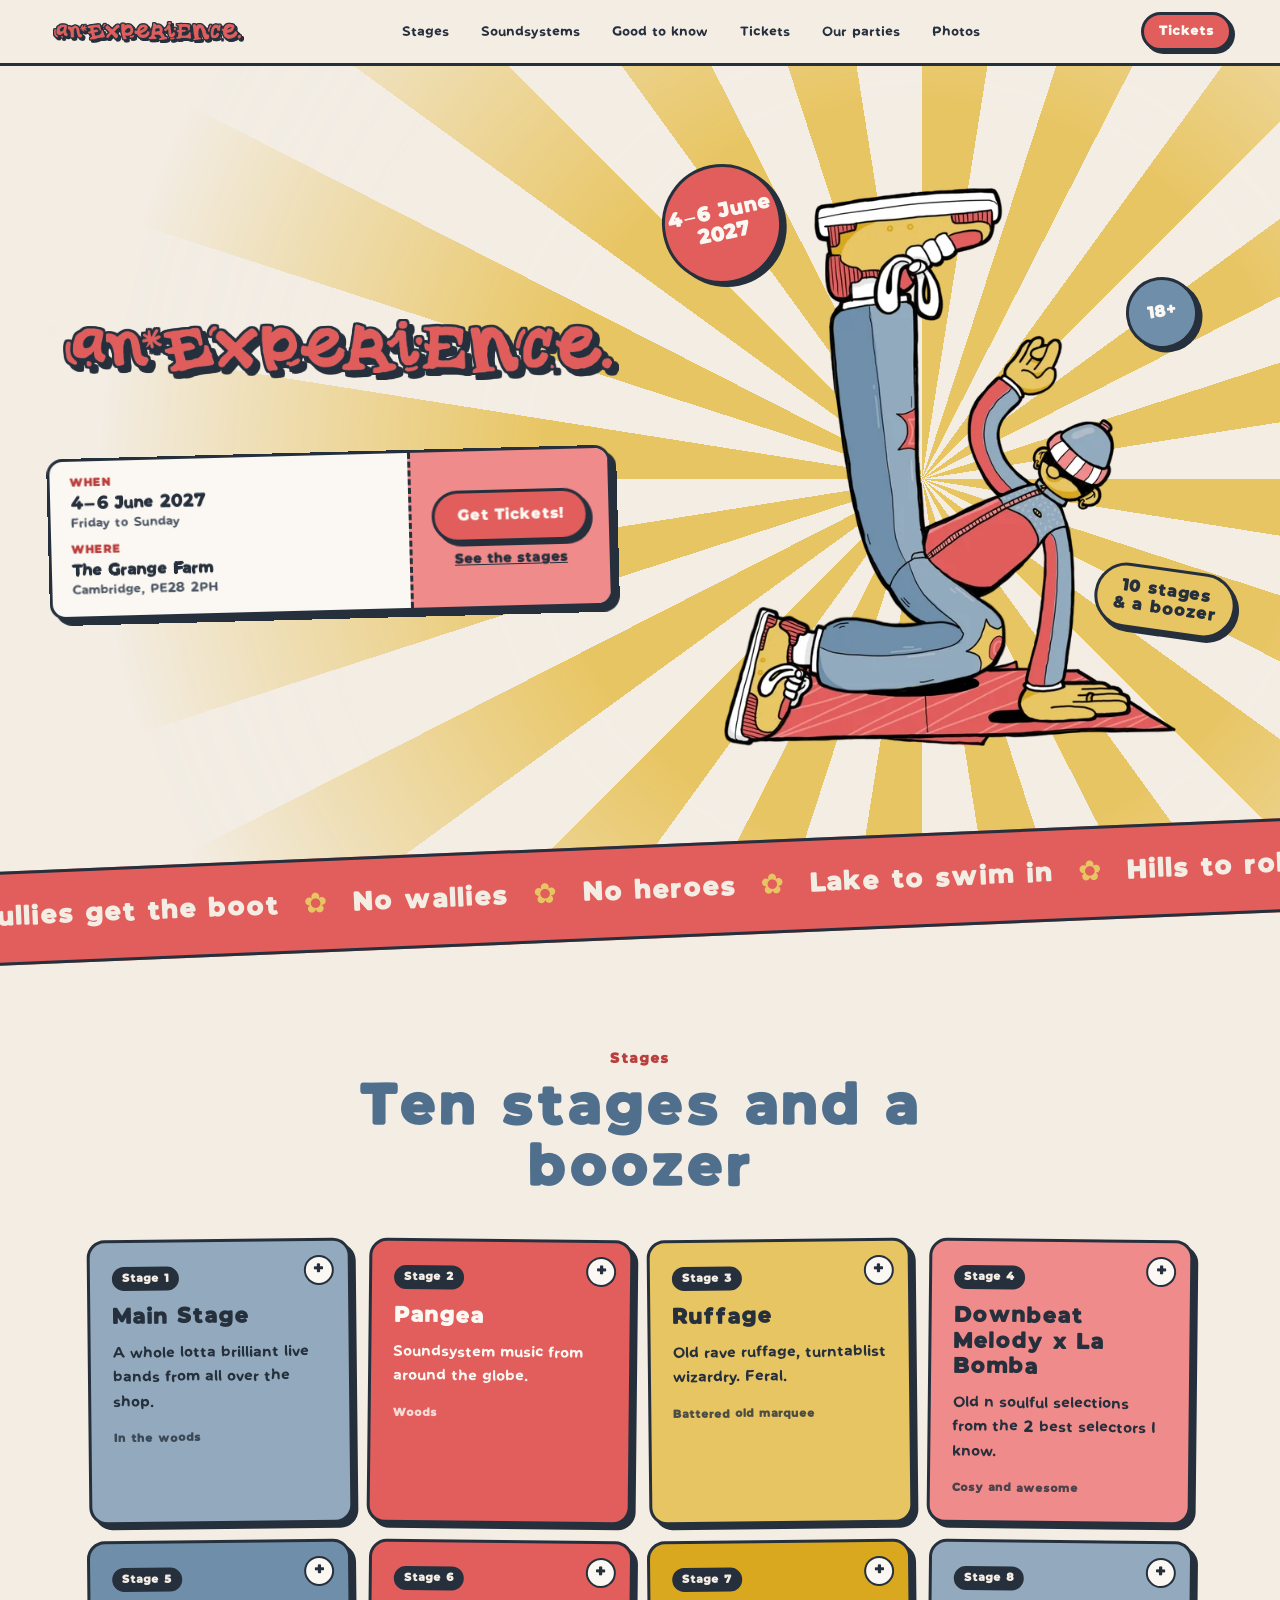
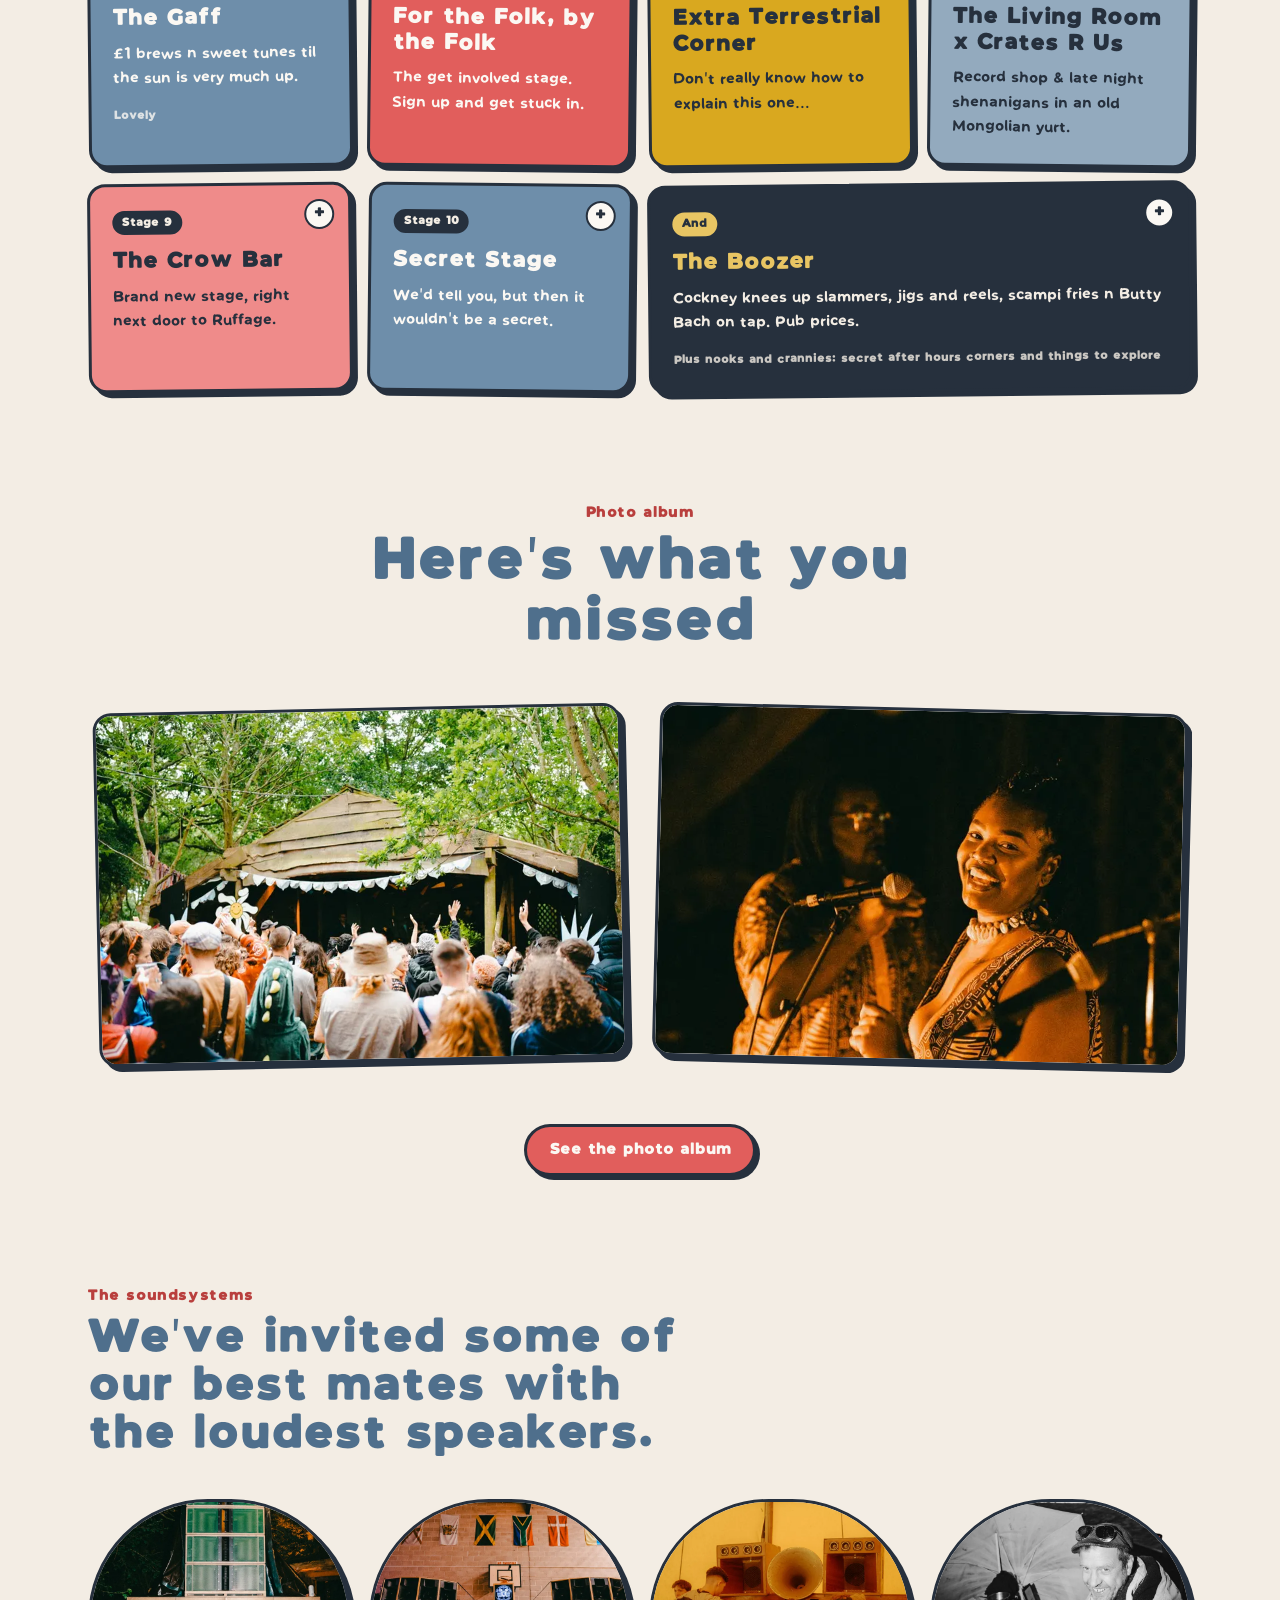
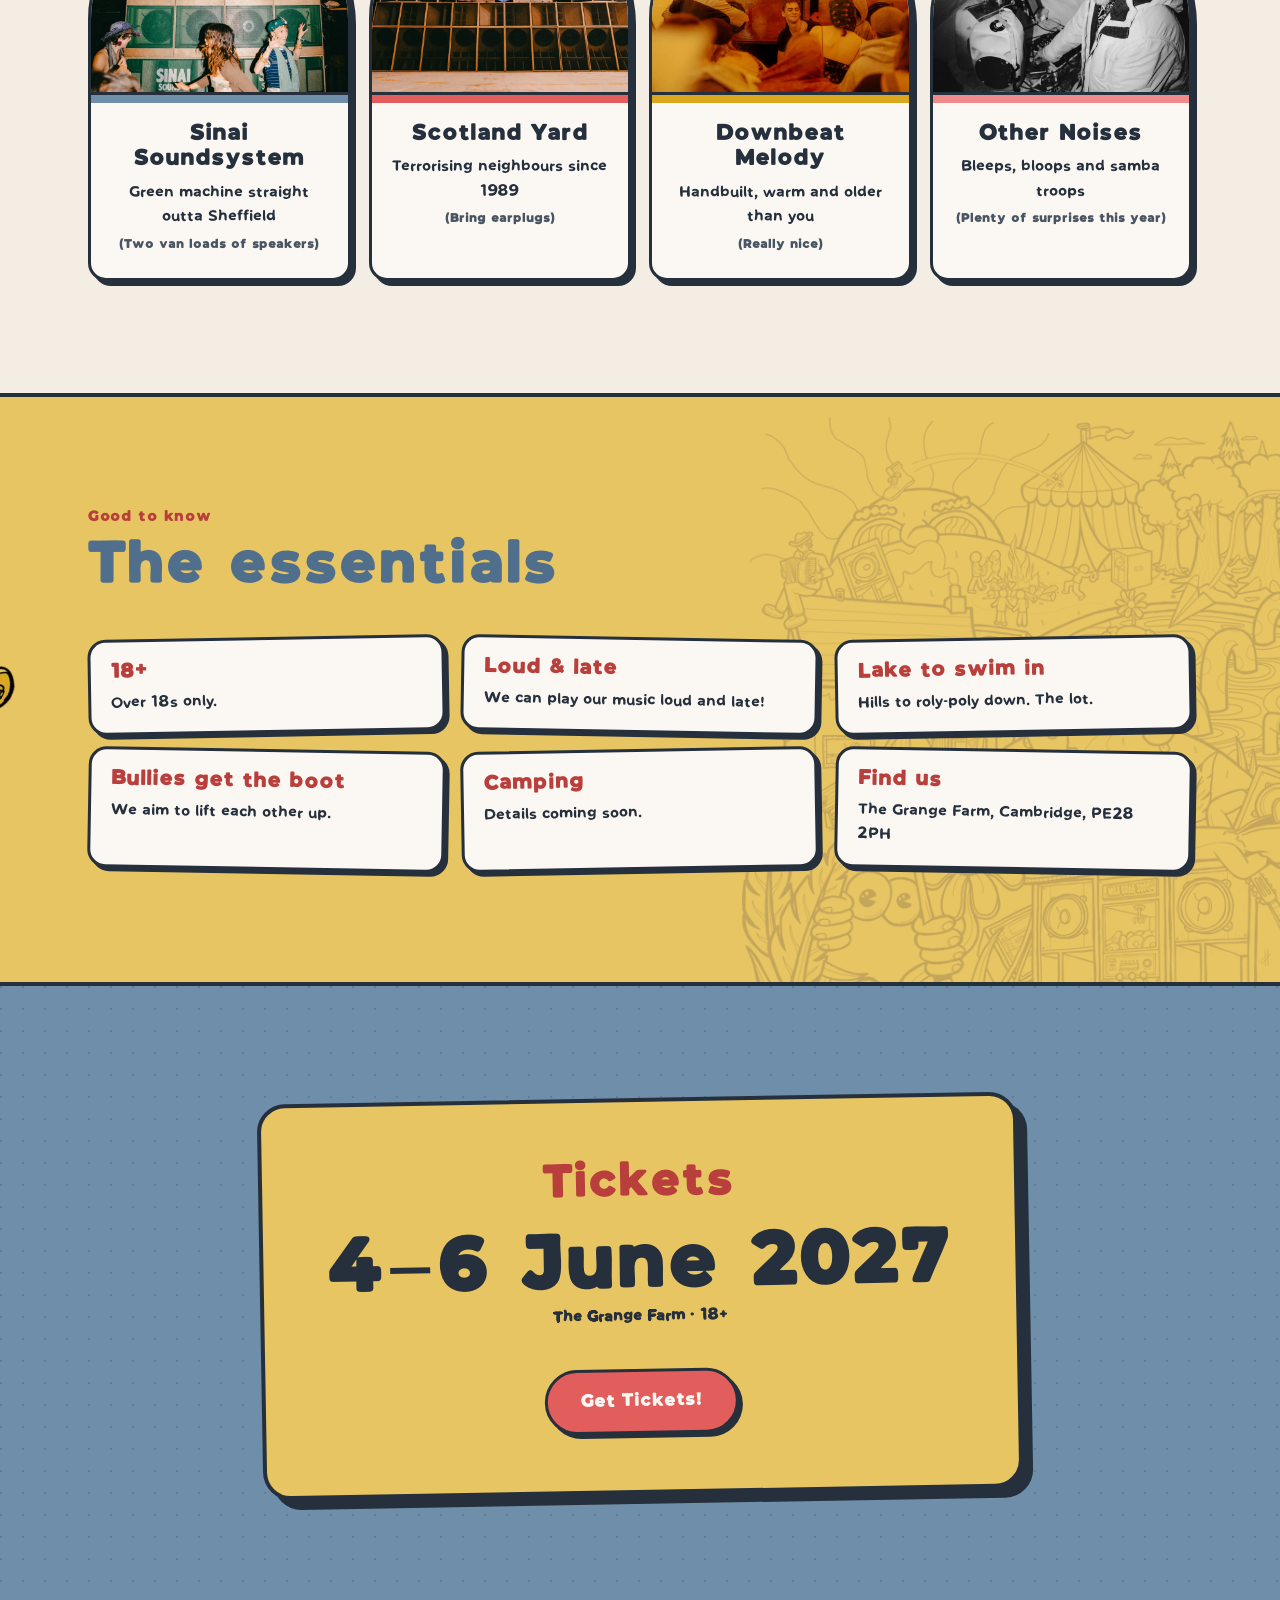
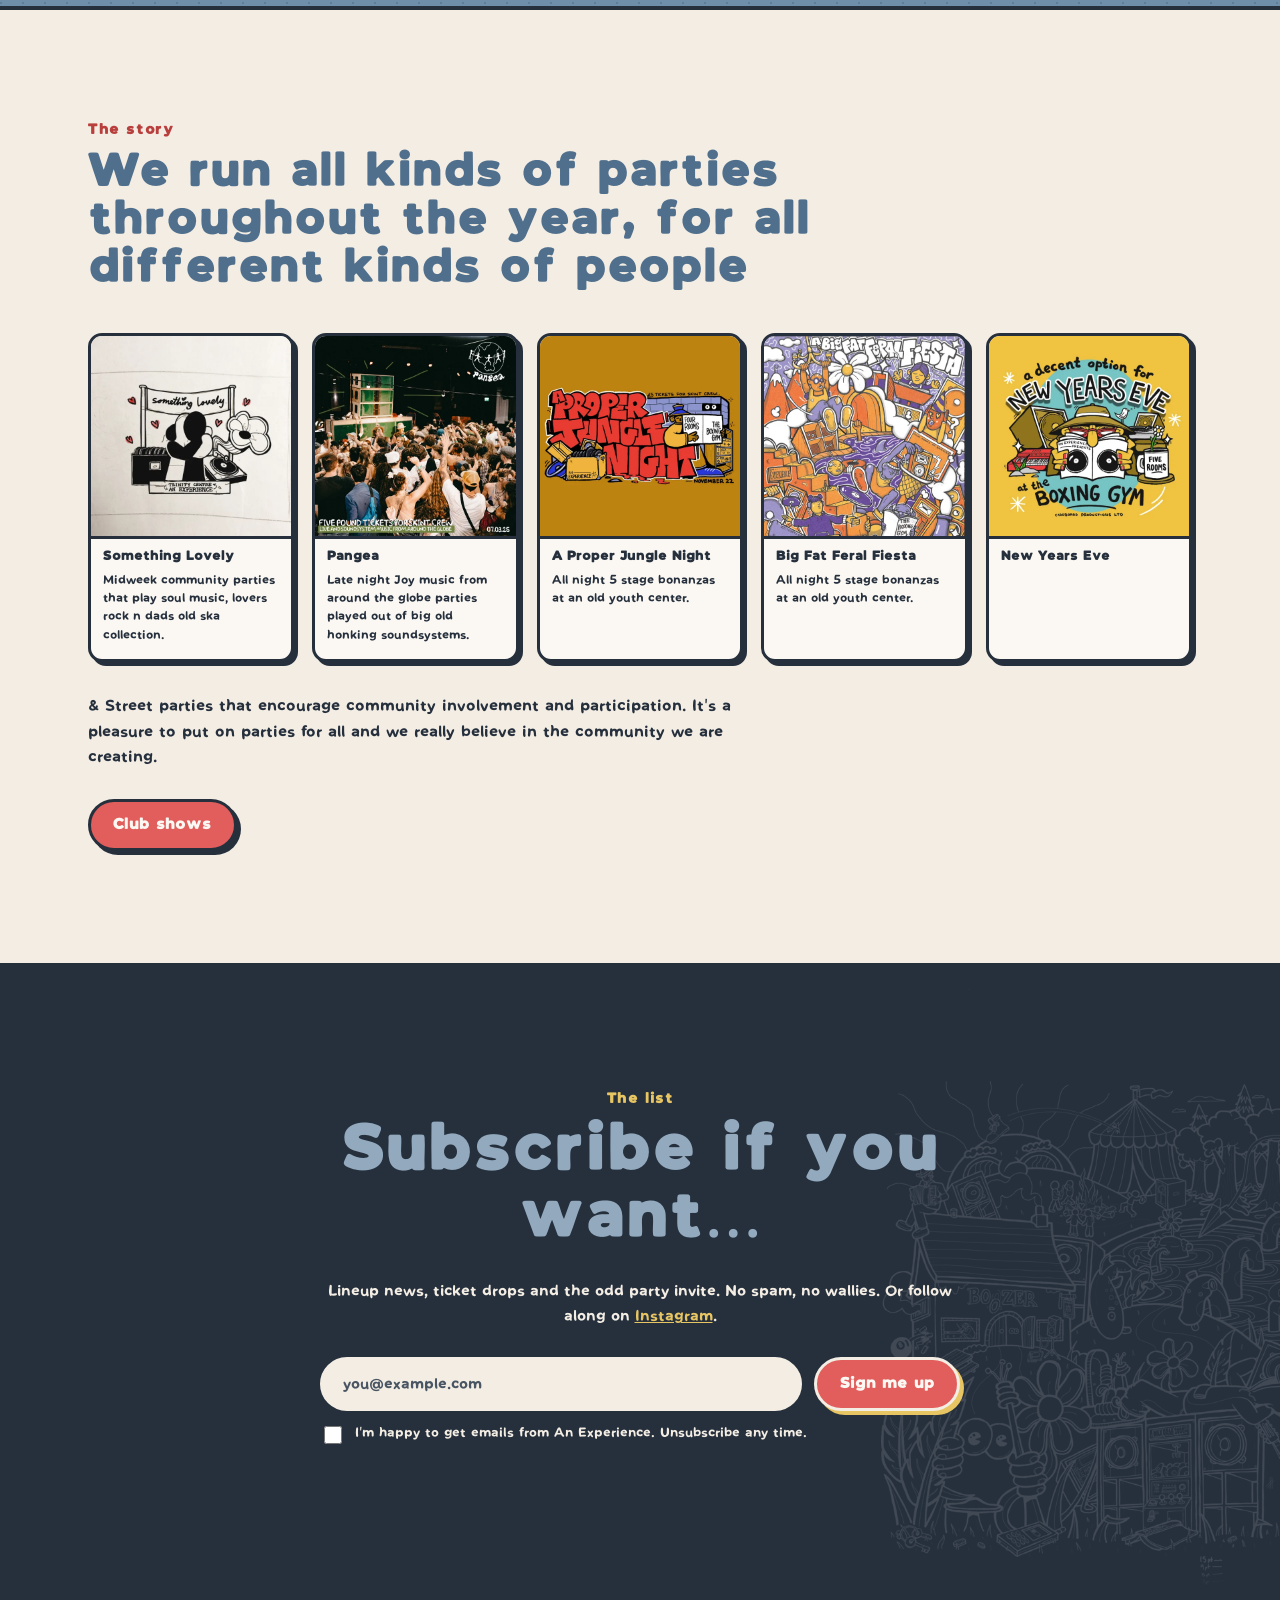
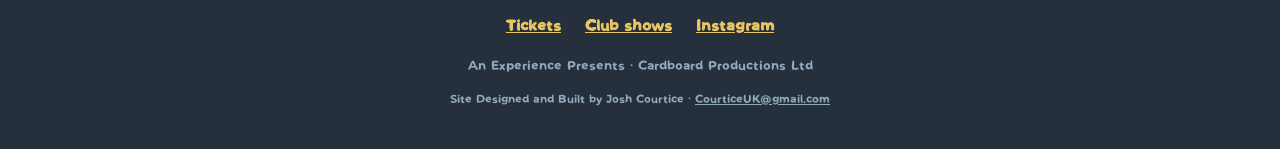
==== commit 19b6ac00: "Turn Here's what you missed into a carousel that can load a shared Drive folder Co-Authored-By: Clau" ====
--- a/index.html
+++ b/index.html
@@ -3,11 +3,11 @@
 <head>
   <meta charset="utf-8">
   <meta name="viewport" content="width=device-width, initial-scale=1">
-  <title>An Experience Festival · 4–6 June 2027 · The Grange Farm, Cambridge</title>
+  <title>An Experience Festival</title>
   <meta name="description" content="Music festival run by friends who love dancing. 4–6 June 2027 at The Grange Farm, Cambridge: ten stages, soundsystems, live bands, a lake and a proper boozer.">
   <meta name="robots" content="index, follow, max-image-preview:large">
   <meta property="og:site_name" content="An Experience Festival">
-  <meta property="og:title" content="An Experience Festival · 4–6 June 2027 · The Grange Farm, Cambridge">
+  <meta property="og:title" content="An Experience Festival">
   <meta property="og:description" content="A music festival run by a group of friends who love dancing. 4–6 June 2027, The Grange Farm, Cambridge.">
   <link rel="canonical" href="https://www.anexperience.co.uk/">
   <meta property="og:url" content="https://www.anexperience.co.uk/">
@@ -205,7 +205,7 @@
            To add a photo, swap the img src (and write alt text). Put extra info in the stage-panel__body. -->
       <section class="stage-panel stage--blue" id="stage-panel-1" aria-labelledby="stage-panel-1-title" tabindex="-1" hidden>
         <button class="stage-panel__close" type="button" aria-label="Close Main Stage">&times;</button>
-        <img class="stage-panel__photo" src="assets/img/stage-main-1200.webp" srcset="assets/img/stage-main-700.webp 700w, assets/img/stage-main-1200.webp 1200w" sizes="(max-width: 720px) 100vw, 600px" alt="A gospel choir on the Main Stage under the big An Experience sign, with the crowd's hands in the air" width="1200" height="800" loading="lazy">
+        <img class="stage-panel__photo" src="assets/img/stage-main-1200.webp" srcset="assets/img/stage-main-700.webp 700w, assets/img/stage-main-1200.webp 1200w" sizes="(max-width: 720px) 100vw, 600px" alt="A gospel choir on the Main Stage under the big An Experience sign, with the crowd's hands in the air" width="1200" height="1500" style="object-position: 50% 30%" loading="lazy">
         <div class="stage-panel__body">
           <span class="stage__num">Stage 1</span>
           <h3 id="stage-panel-1-title">Main Stage</h3>
@@ -322,16 +322,22 @@
       </div>
     </section>
 
-    <!-- PHOTOS: two favourites, both open the photo album -->
+    <!-- PHOTOS: a carousel of favourites, all open the photo album -->
     <section class="has-peeks snaps" aria-labelledby="snaps-title">
       <div class="peek peek--left" style="--at: 22%; --size: 230px; --tilt: 10deg; --delay: 0s" aria-hidden="true"><img src="assets/img/peek/gramophone.webp" alt="" width="393" height="600" loading="lazy"></div>
       <header class="section-head section-head--center">
         <p class="eyebrow">Photo album</p>
         <h2 id="snaps-title">Here's what you missed</h2>
       </header>
-      <div class="snaps__grid">
-        <a class="snap" href="photos.html"><img src="assets/img/snap-crowd-1200.webp" srcset="assets/img/snap-crowd-700.webp 700w, assets/img/snap-crowd-1200.webp 1200w" sizes="(max-width: 720px) 100vw, 600px" width="1200" height="800" alt="A crowd with hands in the air in front of the wooden Main Stage in the woods" loading="lazy"></a>
-        <a class="snap" href="photos.html"><img src="assets/img/snap-singer-1200.webp" srcset="assets/img/snap-singer-700.webp 700w, assets/img/snap-singer-1200.webp 1200w" sizes="(max-width: 720px) 100vw, 600px" width="1200" height="800" alt="A singer in a cowrie shell necklace beaming at the camera on a warm-lit stage" loading="lazy"></a>
+      <!-- Carousel: shows these two photos, or every photo in the shared Google Drive
+           folder once data-drive-folder and data-drive-key are filled in (see README). -->
+      <div class="carousel" data-drive-folder="" data-drive-key="">
+        <button class="carousel__btn carousel__btn--prev" type="button" aria-label="Previous photo">&#8249;</button>
+        <ul class="carousel__track" aria-label="Festival photos">
+          <li class="carousel__slide"><a class="snap" href="photos.html"><img src="assets/img/snap-crowd-1200.webp" srcset="assets/img/snap-crowd-700.webp 700w, assets/img/snap-crowd-1200.webp 1200w" sizes="(max-width: 720px) 100vw, 600px" width="1200" height="800" alt="A crowd with hands in the air in front of the wooden Main Stage in the woods" loading="lazy"></a></li>
+          <li class="carousel__slide"><a class="snap" href="photos.html"><img src="assets/img/snap-singer-1200.webp" srcset="assets/img/snap-singer-700.webp 700w, assets/img/snap-singer-1200.webp 1200w" sizes="(max-width: 720px) 100vw, 600px" width="1200" height="800" alt="A singer in a cowrie shell necklace beaming at the camera on a warm-lit stage" loading="lazy"></a></li>
+        </ul>
+        <button class="carousel__btn carousel__btn--next" type="button" aria-label="Next photo">&#8250;</button>
       </div>
       <p class="snaps__more"><a class="btn btn--red" href="photos.html">See the photo album</a></p>
     </section>
@@ -349,7 +355,7 @@
         <li class="system system--slate">
           <img class="system__photo" src="assets/img/soundsystems/sinai.webp" width="800" height="600" alt="People dancing in front of Sinai Soundsystem's green speaker stack in the woods at night" loading="lazy">
           <div class="system__body">
-            <h3>Sinai Soundsystem</h3>
+            <h3><a class="system__link" href="https://www.instagram.com/sinaisound/" target="_blank" rel="noopener">Sinai Soundsystem</a></h3>
             <p>Green machine straight outta Sheffield</p>
             <p class="system__aside">(Two van loads of speakers)</p>
           </div>
@@ -357,7 +363,7 @@
         <li class="system system--coral">
           <img class="system__photo" src="assets/img/soundsystems/scotland-yard.webp" width="800" height="600" alt="Scotland Yard Soundsystem's speaker wall lined up under flags in a sports hall" loading="lazy">
           <div class="system__body">
-            <h3>Scotland Yard</h3>
+            <h3><a class="system__link" href="https://www.scotlandyardsound.co.uk/" target="_blank" rel="noopener">Scotland Yard</a></h3>
             <p>Terrorising neighbours since 1989</p>
             <p class="system__aside">(Bring earplugs)</p>
           </div>
@@ -365,7 +371,7 @@
         <li class="system system--mustard">
           <img class="system__photo" src="assets/img/soundsystems/downbeat-melody.webp" width="800" height="600" alt="Downbeat Melody's wooden speaker boxes and big horn in a tipi, with people dancing" loading="lazy">
           <div class="system__body">
-            <h3>Downbeat Melody</h3>
+            <h3><a class="system__link" href="https://www.trinitybristol.org.uk/about/news/latest-news/in-conversation-steve-rice-and-downbeat-melody-soundsystem" target="_blank" rel="noopener">Downbeat Melody</a></h3>
             <p>Handbuilt, warm and older than you</p>
             <p class="system__aside">(Really nice)</p>
           </div>
@@ -498,5 +504,6 @@
   </footer>
 
   <script src="assets/js/main.js" defer></script>
+  <script src="assets/js/carousel.js" defer></script>
 </body>
 </html>
--- a/assets/css/styles.css
+++ b/assets/css/styles.css
@@ -385,15 +385,45 @@
   .ribbon__track { animation: none; }
 }
 
-/* Photo teaser: two favourites that open the album */
+/* Photo teaser: a carousel of favourites that open the album */
 .snaps {
   max-width: var(--max);
   margin: 0 auto;
   padding: 0 var(--gutter) clamp(56px, 9vw, 112px);
   text-align: center;
 }
-.snaps__grid { display: grid; gap: clamp(16px, 3vw, 32px); grid-template-columns: 1fr; }
-@media (min-width: 720px) { .snaps__grid { grid-template-columns: 1fr 1fr; } }
+/* Carousel: one photo at a time on phones, two side by side on bigger screens */
+.carousel { position: relative; }
+.carousel__track {
+  --gap: clamp(16px, 3vw, 32px);
+  display: grid; grid-auto-flow: column; grid-auto-columns: 100%; gap: var(--gap);
+  margin: 0; padding: 14px 8px 22px; list-style: none;
+  overflow-x: auto; overscroll-behavior-x: contain;
+  scroll-snap-type: x mandatory; scrollbar-width: none;
+}
+.carousel__track::-webkit-scrollbar { display: none; }
+@media (min-width: 720px) { .carousel__track { grid-auto-columns: calc((100% - var(--gap)) / 2); } }
+.carousel__slide { scroll-snap-align: start; min-width: 0; }
+.carousel__slide:nth-child(even) .snap { rotate: 1.4deg; }
+.carousel__btn {
+  position: absolute; top: 50%; z-index: 2; translate: 0 -50%;
+  width: 52px; height: 52px; border-radius: 50%;
+  border: 3px solid var(--ink); background: var(--yellow); color: var(--ink);
+  font: 400 2.2rem/1 var(--body); padding-bottom: 4px; cursor: pointer;
+  box-shadow: 3px 3px 0 var(--ink);
+  transition: opacity 0.2s ease, transform 0.15s ease;
+}
+.carousel__btn--prev { left: -10px; }
+.carousel__btn--next { right: -10px; }
+.carousel__btn:hover:not(:disabled) { transform: scale(1.08); }
+.carousel__btn:focus-visible { outline: 3px solid var(--ink); outline-offset: 3px; }
+.carousel__btn:disabled { opacity: 0; pointer-events: none; }
+.carousel.is-static .carousel__btn { display: none; }
+@media (min-width: 1200px) {
+  .carousel__btn--prev { left: -30px; }
+  .carousel__btn--next { right: -30px; }
+}
+@media (prefers-reduced-motion: reduce) { .carousel__track { scroll-behavior: auto; } }
 .snap {
   display: block;
   border: 3px solid var(--ink); border-radius: var(--radius);
@@ -402,7 +432,6 @@
   rotate: -1.2deg;
   transition: transform 0.2s ease, box-shadow 0.2s ease;
 }
-.snap + .snap { rotate: 1.4deg; }
 .snap:hover { transform: translate(-3px, -3px) scale(1.01); box-shadow: 10px 10px 0 var(--ink); }
 .snap img { display: block; width: 100%; height: auto; aspect-ratio: 3 / 2; object-fit: cover; }
 .snaps__more { margin-top: clamp(24px, 4vw, 40px); }
@@ -655,6 +684,13 @@
 .system--coral { --sys: var(--coral); }
 .system--mustard { --sys: var(--mustard); }
 .system--pink { --sys: var(--pink); }
+/* Linked cards: the whole card is clickable, with a little lift on hover */
+.system { position: relative; transition: transform .2s ease; }
+.system__link { color: inherit; text-decoration: none; }
+.system__link::after { content: ""; position: absolute; inset: 0; border-radius: inherit; }
+.system:has(.system__link):hover { transform: translateY(-4px) rotate(-0.5deg); }
+.system__link:focus-visible::after { outline: 3px solid var(--ink); outline-offset: 4px; }
+@media (prefers-reduced-motion: reduce) { .system:has(.system__link):hover { transform: none; } }
 
 /* Good to know */
 .info {
